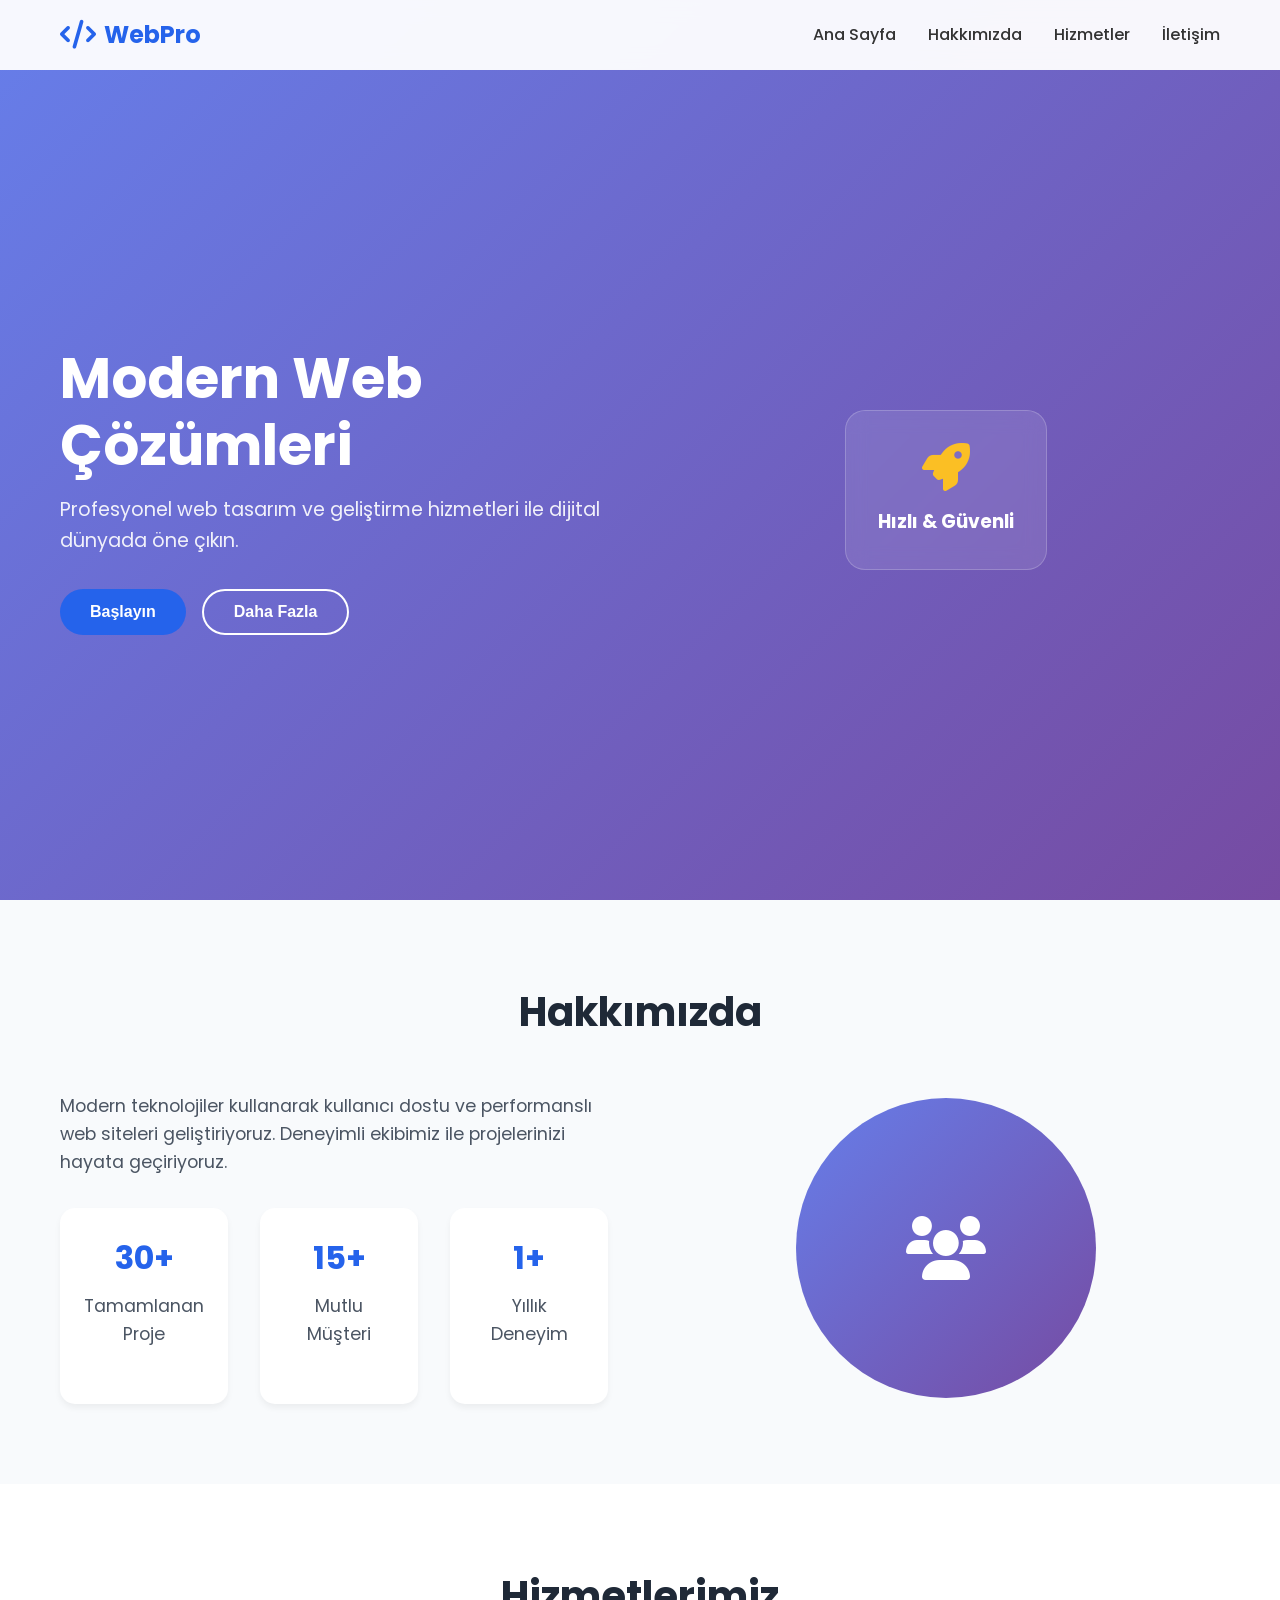
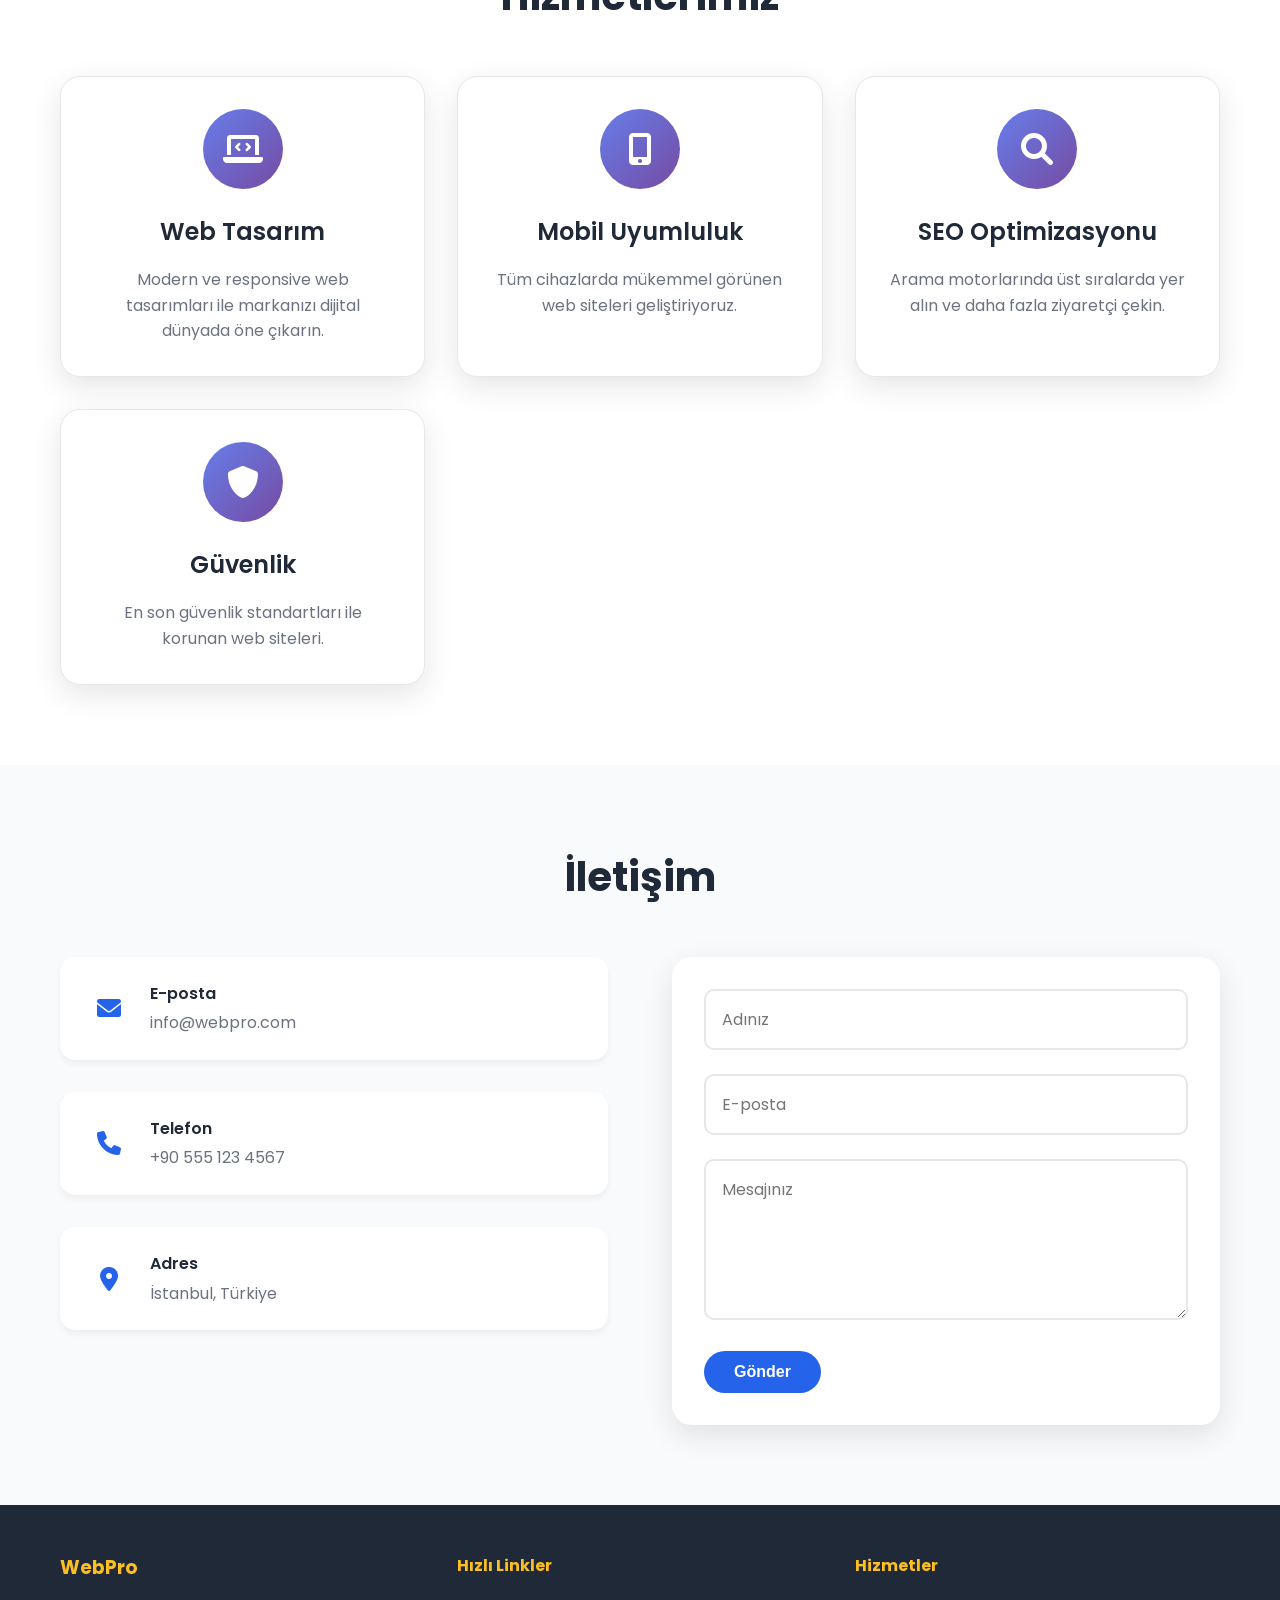
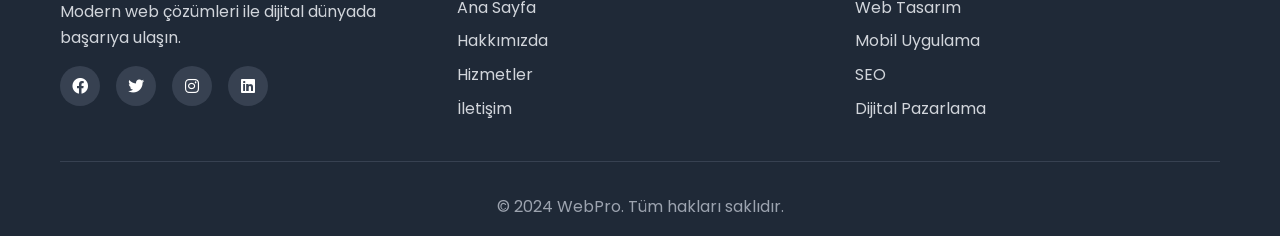
==== index.html @ 6ff738d3 "Create modern responsive web page with HTML, CSS, and JavaScript Co-authored-by: cabdixasanfrx2000 <" ====
<!DOCTYPE html>
<html lang="tr">
<head>
    <meta charset="UTF-8">
    <meta name="viewport" content="width=device-width, initial-scale=1.0">
    <title>Modern Web Sayfası</title>
    <link rel="stylesheet" href="style.css">
    <link href="https://fonts.googleapis.com/css2?family=Poppins:wght@300;400;600;700&display=swap" rel="stylesheet">
    <link rel="stylesheet" href="https://cdnjs.cloudflare.com/ajax/libs/font-awesome/6.0.0/css/all.min.css">
</head>
<body>
    <!-- Navigation -->
    <nav class="navbar">
        <div class="nav-container">
            <div class="nav-logo">
                <i class="fas fa-code"></i>
                <span>WebPro</span>
            </div>
            <ul class="nav-menu">
                <li class="nav-item">
                    <a href="#home" class="nav-link">Ana Sayfa</a>
                </li>
                <li class="nav-item">
                    <a href="#about" class="nav-link">Hakkımızda</a>
                </li>
                <li class="nav-item">
                    <a href="#services" class="nav-link">Hizmetler</a>
                </li>
                <li class="nav-item">
                    <a href="#contact" class="nav-link">İletişim</a>
                </li>
            </ul>
            <div class="hamburger">
                <span class="bar"></span>
                <span class="bar"></span>
                <span class="bar"></span>
            </div>
        </div>
    </nav>

    <!-- Hero Section -->
    <section id="home" class="hero">
        <div class="hero-container">
            <div class="hero-content">
                <h1 class="hero-title">Modern Web Çözümleri</h1>
                <p class="hero-subtitle">Profesyonel web tasarım ve geliştirme hizmetleri ile dijital dünyada öne çıkın.</p>
                <div class="hero-buttons">
                    <button class="btn btn-primary">Başlayın</button>
                    <button class="btn btn-secondary">Daha Fazla</button>
                </div>
            </div>
            <div class="hero-image">
                <div class="floating-card">
                    <i class="fas fa-rocket"></i>
                    <h3>Hızlı & Güvenli</h3>
                </div>
            </div>
        </div>
    </section>

    <!-- About Section -->
    <section id="about" class="about">
        <div class="container">
            <h2 class="section-title">Hakkımızda</h2>
            <div class="about-content">
                <div class="about-text">
                    <p>Modern teknolojiler kullanarak kullanıcı dostu ve performanslı web siteleri geliştiriyoruz. Deneyimli ekibimiz ile projelerinizi hayata geçiriyoruz.</p>
                    <div class="stats">
                        <div class="stat">
                            <h3>100+</h3>
                            <p>Tamamlanan Proje</p>
                        </div>
                        <div class="stat">
                            <h3>50+</h3>
                            <p>Mutlu Müşteri</p>
                        </div>
                        <div class="stat">
                            <h3>5+</h3>
                            <p>Yıllık Deneyim</p>
                        </div>
                    </div>
                </div>
                <div class="about-image">
                    <div class="image-placeholder">
                        <i class="fas fa-users"></i>
                    </div>
                </div>
            </div>
        </div>
    </section>

    <!-- Services Section -->
    <section id="services" class="services">
        <div class="container">
            <h2 class="section-title">Hizmetlerimiz</h2>
            <div class="services-grid">
                <div class="service-card">
                    <div class="service-icon">
                        <i class="fas fa-laptop-code"></i>
                    </div>
                    <h3>Web Tasarım</h3>
                    <p>Modern ve responsive web tasarımları ile markanızı dijital dünyada öne çıkarın.</p>
                </div>
                <div class="service-card">
                    <div class="service-icon">
                        <i class="fas fa-mobile-alt"></i>
                    </div>
                    <h3>Mobil Uyumluluk</h3>
                    <p>Tüm cihazlarda mükemmel görünen web siteleri geliştiriyoruz.</p>
                </div>
                <div class="service-card">
                    <div class="service-icon">
                        <i class="fas fa-search"></i>
                    </div>
                    <h3>SEO Optimizasyonu</h3>
                    <p>Arama motorlarında üst sıralarda yer alın ve daha fazla ziyaretçi çekin.</p>
                </div>
                <div class="service-card">
                    <div class="service-icon">
                        <i class="fas fa-shield-alt"></i>
                    </div>
                    <h3>Güvenlik</h3>
                    <p>En son güvenlik standartları ile korunan web siteleri.</p>
                </div>
            </div>
        </div>
    </section>

    <!-- Contact Section -->
    <section id="contact" class="contact">
        <div class="container">
            <h2 class="section-title">İletişim</h2>
            <div class="contact-content">
                <div class="contact-info">
                    <div class="contact-item">
                        <i class="fas fa-envelope"></i>
                        <div>
                            <h4>E-posta</h4>
                            <p>info@webpro.com</p>
                        </div>
                    </div>
                    <div class="contact-item">
                        <i class="fas fa-phone"></i>
                        <div>
                            <h4>Telefon</h4>
                            <p>+90 555 123 4567</p>
                        </div>
                    </div>
                    <div class="contact-item">
                        <i class="fas fa-map-marker-alt"></i>
                        <div>
                            <h4>Adres</h4>
                            <p>İstanbul, Türkiye</p>
                        </div>
                    </div>
                </div>
                <form class="contact-form">
                    <div class="form-group">
                        <input type="text" placeholder="Adınız" required>
                    </div>
                    <div class="form-group">
                        <input type="email" placeholder="E-posta" required>
                    </div>
                    <div class="form-group">
                        <textarea placeholder="Mesajınız" rows="5" required></textarea>
                    </div>
                    <button type="submit" class="btn btn-primary">Gönder</button>
                </form>
            </div>
        </div>
    </section>

    <!-- Footer -->
    <footer class="footer">
        <div class="container">
            <div class="footer-content">
                <div class="footer-section">
                    <h3>WebPro</h3>
                    <p>Modern web çözümleri ile dijital dünyada başarıya ulaşın.</p>
                    <div class="social-links">
                        <a href="#"><i class="fab fa-facebook"></i></a>
                        <a href="#"><i class="fab fa-twitter"></i></a>
                        <a href="#"><i class="fab fa-instagram"></i></a>
                        <a href="#"><i class="fab fa-linkedin"></i></a>
                    </div>
                </div>
                <div class="footer-section">
                    <h4>Hızlı Linkler</h4>
                    <ul>
                        <li><a href="#home">Ana Sayfa</a></li>
                        <li><a href="#about">Hakkımızda</a></li>
                        <li><a href="#services">Hizmetler</a></li>
                        <li><a href="#contact">İletişim</a></li>
                    </ul>
                </div>
                <div class="footer-section">
                    <h4>Hizmetler</h4>
                    <ul>
                        <li><a href="#">Web Tasarım</a></li>
                        <li><a href="#">Mobil Uygulama</a></li>
                        <li><a href="#">SEO</a></li>
                        <li><a href="#">Dijital Pazarlama</a></li>
                    </ul>
                </div>
            </div>
            <div class="footer-bottom">
                <p>&copy; 2024 WebPro. Tüm hakları saklıdır.</p>
            </div>
        </div>
    </footer>

    <script src="script.js"></script>
</body>
</html>
---- style.css ----
/* Reset ve Temel Stiller */
* {
    margin: 0;
    padding: 0;
    box-sizing: border-box;
}

body {
    font-family: 'Poppins', sans-serif;
    line-height: 1.6;
    color: #333;
    overflow-x: hidden;
}

.container {
    max-width: 1200px;
    margin: 0 auto;
    padding: 0 20px;
}

/* Navigation */
.navbar {
    position: fixed;
    top: 0;
    width: 100%;
    background: rgba(255, 255, 255, 0.95);
    backdrop-filter: blur(10px);
    z-index: 1000;
    padding: 1rem 0;
    transition: all 0.3s ease;
}

.nav-container {
    max-width: 1200px;
    margin: 0 auto;
    padding: 0 20px;
    display: flex;
    justify-content: space-between;
    align-items: center;
}

.nav-logo {
    display: flex;
    align-items: center;
    font-size: 1.5rem;
    font-weight: 700;
    color: #2563eb;
}

.nav-logo i {
    margin-right: 0.5rem;
    font-size: 1.8rem;
}

.nav-menu {
    display: flex;
    list-style: none;
    gap: 2rem;
}

.nav-link {
    text-decoration: none;
    color: #333;
    font-weight: 500;
    transition: color 0.3s ease;
}

.nav-link:hover {
    color: #2563eb;
}

.hamburger {
    display: none;
    flex-direction: column;
    cursor: pointer;
}

.bar {
    width: 25px;
    height: 3px;
    background: #333;
    margin: 3px 0;
    transition: 0.3s;
}

/* Hero Section */
.hero {
    min-height: 100vh;
    display: flex;
    align-items: center;
    background: linear-gradient(135deg, #667eea 0%, #764ba2 100%);
    color: white;
    padding-top: 80px;
}

.hero-container {
    max-width: 1200px;
    margin: 0 auto;
    padding: 0 20px;
    display: grid;
    grid-template-columns: 1fr 1fr;
    gap: 4rem;
    align-items: center;
}

.hero-title {
    font-size: 3.5rem;
    font-weight: 700;
    margin-bottom: 1rem;
    line-height: 1.2;
}

.hero-subtitle {
    font-size: 1.2rem;
    margin-bottom: 2rem;
    opacity: 0.9;
}

.hero-buttons {
    display: flex;
    gap: 1rem;
    flex-wrap: wrap;
}

.btn {
    padding: 12px 30px;
    border: none;
    border-radius: 50px;
    font-size: 1rem;
    font-weight: 600;
    cursor: pointer;
    transition: all 0.3s ease;
    text-decoration: none;
    display: inline-block;
}

.btn-primary {
    background: #2563eb;
    color: white;
}

.btn-primary:hover {
    background: #1d4ed8;
    transform: translateY(-2px);
    box-shadow: 0 10px 20px rgba(37, 99, 235, 0.3);
}

.btn-secondary {
    background: transparent;
    color: white;
    border: 2px solid white;
}

.btn-secondary:hover {
    background: white;
    color: #2563eb;
    transform: translateY(-2px);
}

.hero-image {
    display: flex;
    justify-content: center;
    align-items: center;
}

.floating-card {
    background: rgba(255, 255, 255, 0.1);
    backdrop-filter: blur(10px);
    padding: 2rem;
    border-radius: 20px;
    text-align: center;
    border: 1px solid rgba(255, 255, 255, 0.2);
    animation: float 6s ease-in-out infinite;
}

.floating-card i {
    font-size: 3rem;
    margin-bottom: 1rem;
    color: #fbbf24;
}

@keyframes float {
    0%, 100% { transform: translateY(0px); }
    50% { transform: translateY(-20px); }
}

/* Section Styles */
.section-title {
    text-align: center;
    font-size: 2.5rem;
    font-weight: 700;
    margin-bottom: 3rem;
    color: #1f2937;
}

/* About Section */
.about {
    padding: 5rem 0;
    background: #f8fafc;
}

.about-content {
    display: grid;
    grid-template-columns: 1fr 1fr;
    gap: 4rem;
    align-items: center;
}

.about-text p {
    font-size: 1.1rem;
    margin-bottom: 2rem;
    color: #4b5563;
}

.stats {
    display: grid;
    grid-template-columns: repeat(3, 1fr);
    gap: 2rem;
}

.stat {
    text-align: center;
    padding: 1.5rem;
    background: white;
    border-radius: 15px;
    box-shadow: 0 4px 6px rgba(0, 0, 0, 0.05);
    transition: transform 0.3s ease;
}

.stat:hover {
    transform: translateY(-5px);
}

.stat h3 {
    font-size: 2rem;
    font-weight: 700;
    color: #2563eb;
    margin-bottom: 0.5rem;
}

.about-image {
    display: flex;
    justify-content: center;
}

.image-placeholder {
    width: 300px;
    height: 300px;
    background: linear-gradient(135deg, #667eea 0%, #764ba2 100%);
    border-radius: 50%;
    display: flex;
    align-items: center;
    justify-content: center;
    color: white;
    font-size: 4rem;
}

/* Services Section */
.services {
    padding: 5rem 0;
}

.services-grid {
    display: grid;
    grid-template-columns: repeat(auto-fit, minmax(280px, 1fr));
    gap: 2rem;
}

.service-card {
    background: white;
    padding: 2rem;
    border-radius: 20px;
    text-align: center;
    box-shadow: 0 10px 30px rgba(0, 0, 0, 0.1);
    transition: all 0.3s ease;
    border: 1px solid #e5e7eb;
}

.service-card:hover {
    transform: translateY(-10px);
    box-shadow: 0 20px 40px rgba(0, 0, 0, 0.15);
}

.service-icon {
    width: 80px;
    height: 80px;
    background: linear-gradient(135deg, #667eea 0%, #764ba2 100%);
    border-radius: 50%;
    display: flex;
    align-items: center;
    justify-content: center;
    margin: 0 auto 1.5rem;
    color: white;
    font-size: 2rem;
}

.service-card h3 {
    font-size: 1.5rem;
    font-weight: 600;
    margin-bottom: 1rem;
    color: #1f2937;
}

.service-card p {
    color: #6b7280;
    line-height: 1.6;
}

/* Contact Section */
.contact {
    padding: 5rem 0;
    background: #f8fafc;
}

.contact-content {
    display: grid;
    grid-template-columns: 1fr 1fr;
    gap: 4rem;
}

.contact-info {
    display: flex;
    flex-direction: column;
    gap: 2rem;
}

.contact-item {
    display: flex;
    align-items: center;
    gap: 1rem;
    padding: 1.5rem;
    background: white;
    border-radius: 15px;
    box-shadow: 0 4px 6px rgba(0, 0, 0, 0.05);
}

.contact-item i {
    font-size: 1.5rem;
    color: #2563eb;
    width: 50px;
    text-align: center;
}

.contact-item h4 {
    font-weight: 600;
    margin-bottom: 0.25rem;
    color: #1f2937;
}

.contact-item p {
    color: #6b7280;
}

.contact-form {
    background: white;
    padding: 2rem;
    border-radius: 20px;
    box-shadow: 0 10px 30px rgba(0, 0, 0, 0.1);
}

.form-group {
    margin-bottom: 1.5rem;
}

.form-group input,
.form-group textarea {
    width: 100%;
    padding: 1rem;
    border: 2px solid #e5e7eb;
    border-radius: 10px;
    font-size: 1rem;
    transition: border-color 0.3s ease;
    font-family: inherit;
}

.form-group input:focus,
.form-group textarea:focus {
    outline: none;
    border-color: #2563eb;
}

.form-group textarea {
    resize: vertical;
    min-height: 120px;
}

/* Footer */
.footer {
    background: #1f2937;
    color: white;
    padding: 3rem 0 1rem;
}

.footer-content {
    display: grid;
    grid-template-columns: repeat(auto-fit, minmax(250px, 1fr));
    gap: 2rem;
    margin-bottom: 2rem;
}

.footer-section h3,
.footer-section h4 {
    margin-bottom: 1rem;
    color: #fbbf24;
}

.footer-section p {
    color: #d1d5db;
    margin-bottom: 1rem;
}

.footer-section ul {
    list-style: none;
}

.footer-section ul li {
    margin-bottom: 0.5rem;
}

.footer-section ul li a {
    color: #d1d5db;
    text-decoration: none;
    transition: color 0.3s ease;
}

.footer-section ul li a:hover {
    color: #fbbf24;
}

.social-links {
    display: flex;
    gap: 1rem;
}

.social-links a {
    width: 40px;
    height: 40px;
    background: #374151;
    border-radius: 50%;
    display: flex;
    align-items: center;
    justify-content: center;
    color: white;
    text-decoration: none;
    transition: all 0.3s ease;
}

.social-links a:hover {
    background: #2563eb;
    transform: translateY(-2px);
}

.footer-bottom {
    text-align: center;
    padding-top: 2rem;
    border-top: 1px solid #374151;
    color: #9ca3af;
}

/* Responsive Design */
@media (max-width: 768px) {
    .hamburger {
        display: flex;
    }

    .nav-menu {
        position: fixed;
        left: -100%;
        top: 70px;
        flex-direction: column;
        background-color: white;
        width: 100%;
        text-align: center;
        transition: 0.3s;
        box-shadow: 0 10px 27px rgba(0, 0, 0, 0.05);
        padding: 2rem 0;
    }

    .nav-menu.active {
        left: 0;
    }

    .hero-container {
        grid-template-columns: 1fr;
        text-align: center;
        gap: 2rem;
    }

    .hero-title {
        font-size: 2.5rem;
    }

    .about-content {
        grid-template-columns: 1fr;
        gap: 2rem;
    }

    .stats {
        grid-template-columns: 1fr;
    }

    .contact-content {
        grid-template-columns: 1fr;
        gap: 2rem;
    }

    .services-grid {
        grid-template-columns: 1fr;
    }

    .hero-buttons {
        justify-content: center;
    }

    .section-title {
        font-size: 2rem;
    }
}

@media (max-width: 480px) {
    .hero-title {
        font-size: 2rem;
    }

    .hero-subtitle {
        font-size: 1rem;
    }

    .btn {
        padding: 10px 20px;
        font-size: 0.9rem;
    }

    .container {
        padding: 0 15px;
    }
}

/* Smooth Scrolling */
html {
    scroll-behavior: smooth;
}

/* Loading Animation */
.loading {
    opacity: 0;
    transform: translateY(20px);
    transition: all 0.6s ease;
}

.loading.loaded {
    opacity: 1;
    transform: translateY(0);
}
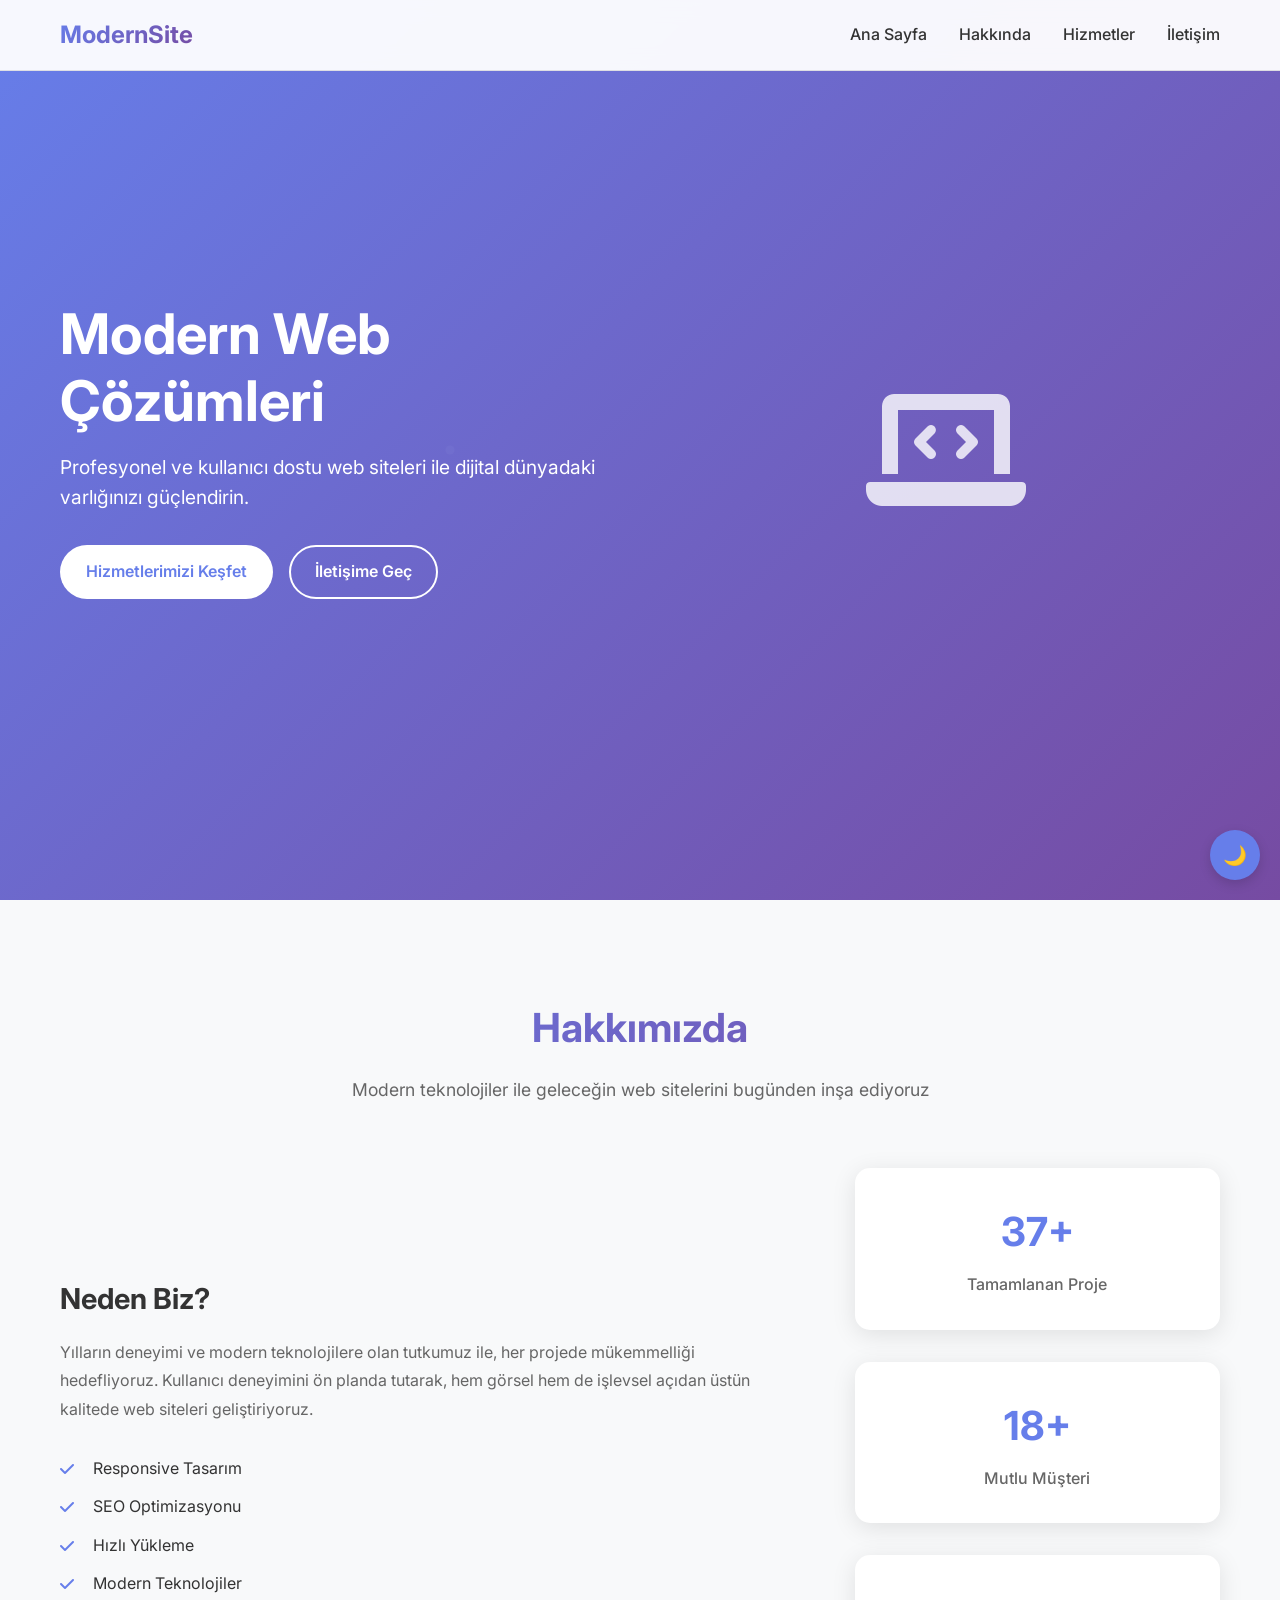
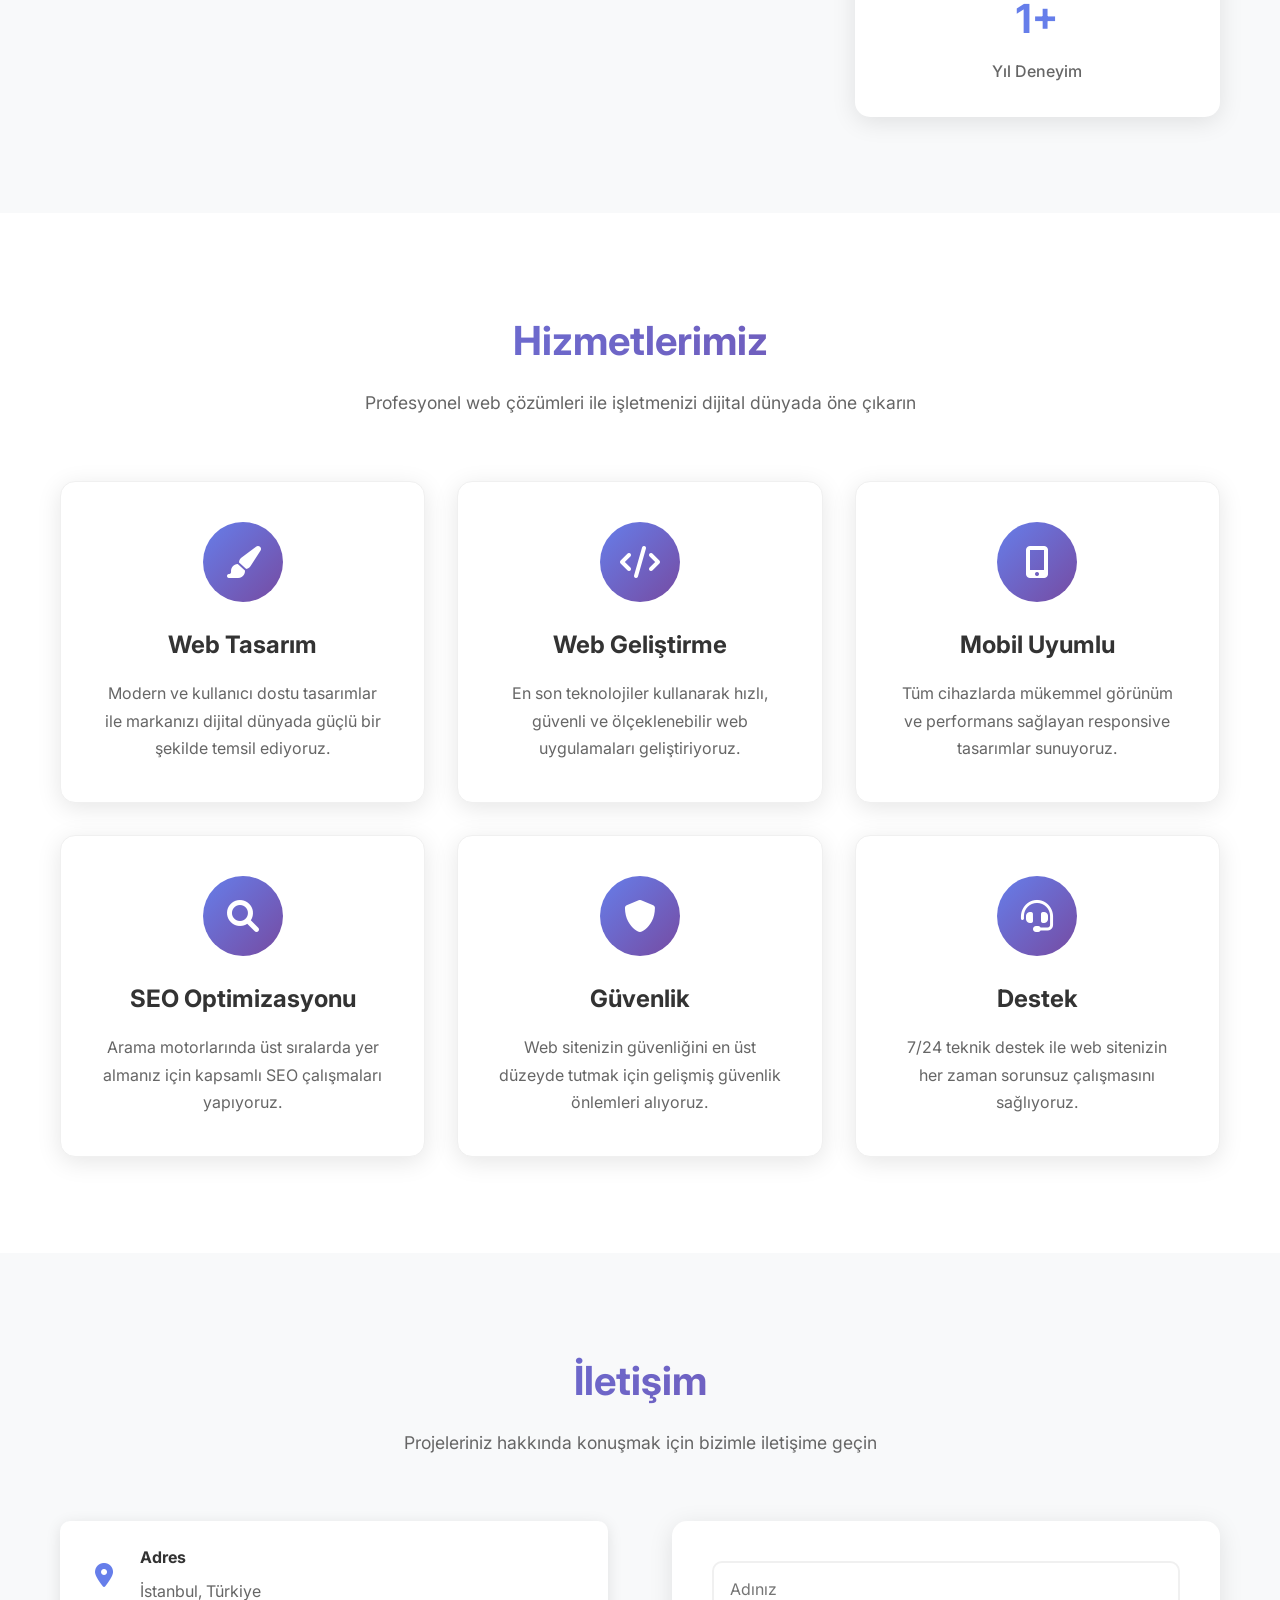
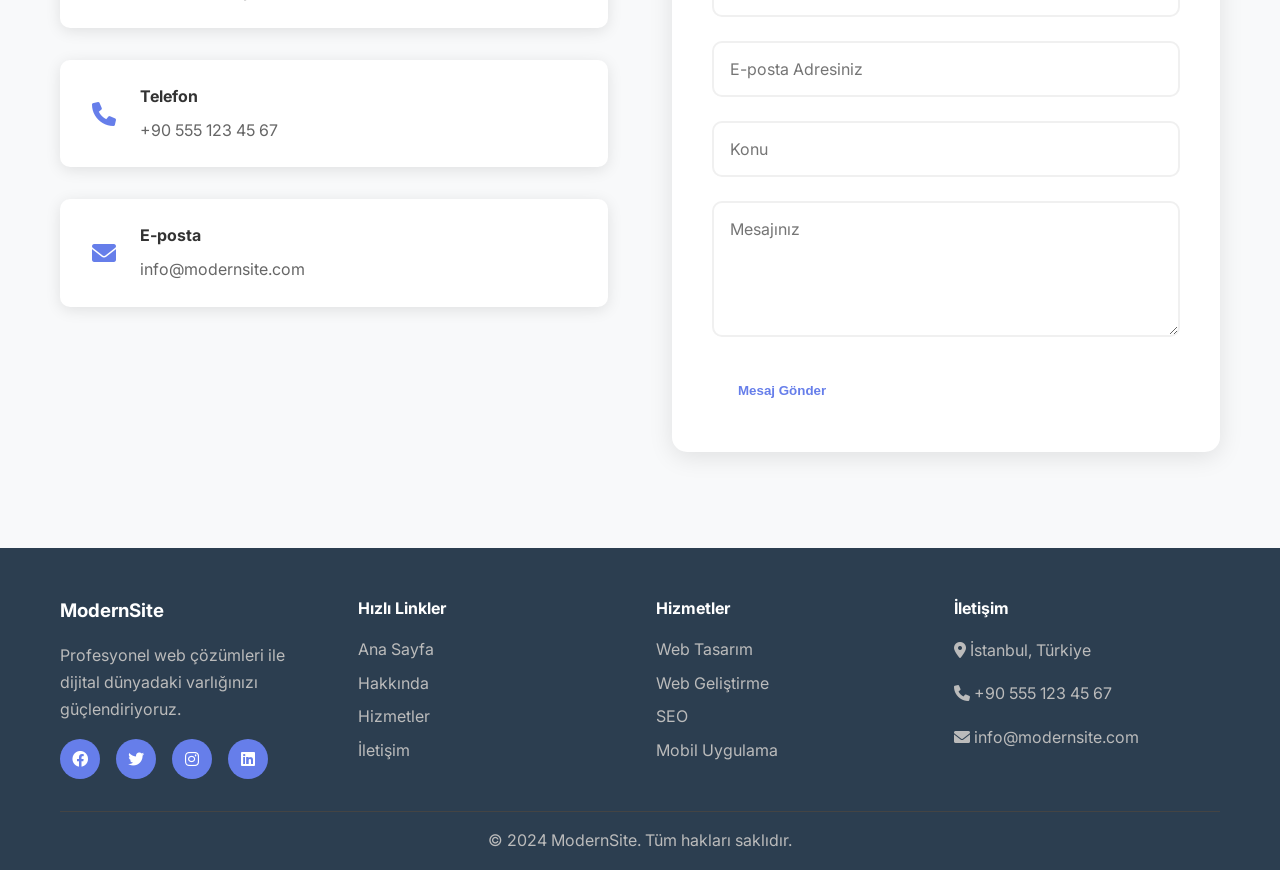
==== commit 670d6ec6: "Create modern responsive website with HTML, CSS, and JavaScript Co-authored-by: cabdixasanfrx2000 <c" ====
--- a/index.html
+++ b/index.html
@@ -3,9 +3,9 @@
 <head>
     <meta charset="UTF-8">
     <meta name="viewport" content="width=device-width, initial-scale=1.0">
-    <title>Modern Web Sayfası</title>
+    <title>Modern Web Sitesi</title>
     <link rel="stylesheet" href="style.css">
-    <link href="https://fonts.googleapis.com/css2?family=Poppins:wght@300;400;600;700&display=swap" rel="stylesheet">
+    <link href="https://fonts.googleapis.com/css2?family=Inter:wght@300;400;500;600;700&display=swap" rel="stylesheet">
     <link rel="stylesheet" href="https://cdnjs.cloudflare.com/ajax/libs/font-awesome/6.0.0/css/all.min.css">
 </head>
 <body>
@@ -13,15 +13,14 @@
     <nav class="navbar">
         <div class="nav-container">
             <div class="nav-logo">
-                <i class="fas fa-code"></i>
-                <span>WebPro</span>
+                <h2>ModernSite</h2>
             </div>
             <ul class="nav-menu">
                 <li class="nav-item">
                     <a href="#home" class="nav-link">Ana Sayfa</a>
                 </li>
                 <li class="nav-item">
-                    <a href="#about" class="nav-link">Hakkımızda</a>
+                    <a href="#about" class="nav-link">Hakkında</a>
                 </li>
                 <li class="nav-item">
                     <a href="#services" class="nav-link">Hizmetler</a>
@@ -30,7 +29,7 @@
                     <a href="#contact" class="nav-link">İletişim</a>
                 </li>
             </ul>
-            <div class="hamburger">
+            <div class="nav-toggle" id="mobile-menu">
                 <span class="bar"></span>
                 <span class="bar"></span>
                 <span class="bar"></span>
@@ -43,16 +42,17 @@
         <div class="hero-container">
             <div class="hero-content">
                 <h1 class="hero-title">Modern Web Çözümleri</h1>
-                <p class="hero-subtitle">Profesyonel web tasarım ve geliştirme hizmetleri ile dijital dünyada öne çıkın.</p>
+                <p class="hero-description">
+                    Profesyonel ve kullanıcı dostu web siteleri ile dijital dünyadaki varlığınızı güçlendirin.
+                </p>
                 <div class="hero-buttons">
-                    <button class="btn btn-primary">Başlayın</button>
-                    <button class="btn btn-secondary">Daha Fazla</button>
+                    <a href="#services" class="btn btn-primary">Hizmetlerimizi Keşfet</a>
+                    <a href="#contact" class="btn btn-secondary">İletişime Geç</a>
                 </div>
             </div>
             <div class="hero-image">
-                <div class="floating-card">
-                    <i class="fas fa-rocket"></i>
-                    <h3>Hızlı & Güvenli</h3>
+                <div class="hero-graphic">
+                    <i class="fas fa-laptop-code"></i>
                 </div>
             </div>
         </div>
@@ -61,28 +61,36 @@
     <!-- About Section -->
     <section id="about" class="about">
         <div class="container">
-            <h2 class="section-title">Hakkımızda</h2>
+            <div class="section-header">
+                <h2>Hakkımızda</h2>
+                <p>Modern teknolojiler ile geleceğin web sitelerini bugünden inşa ediyoruz</p>
+            </div>
             <div class="about-content">
                 <div class="about-text">
-                    <p>Modern teknolojiler kullanarak kullanıcı dostu ve performanslı web siteleri geliştiriyoruz. Deneyimli ekibimiz ile projelerinizi hayata geçiriyoruz.</p>
-                    <div class="stats">
-                        <div class="stat">
-                            <h3>100+</h3>
-                            <p>Tamamlanan Proje</p>
-                        </div>
-                        <div class="stat">
-                            <h3>50+</h3>
-                            <p>Mutlu Müşteri</p>
-                        </div>
-                        <div class="stat">
-                            <h3>5+</h3>
-                            <p>Yıllık Deneyim</p>
-                        </div>
-                    </div>
-                </div>
-                <div class="about-image">
-                    <div class="image-placeholder">
-                        <i class="fas fa-users"></i>
+                    <h3>Neden Biz?</h3>
+                    <p>
+                        Yılların deneyimi ve modern teknolojilere olan tutkumuz ile, her projede mükemmelliği hedefliyoruz. 
+                        Kullanıcı deneyimini ön planda tutarak, hem görsel hem de işlevsel açıdan üstün kalitede web siteleri geliştiriyoruz.
+                    </p>
+                    <ul class="features-list">
+                        <li><i class="fas fa-check"></i> Responsive Tasarım</li>
+                        <li><i class="fas fa-check"></i> SEO Optimizasyonu</li>
+                        <li><i class="fas fa-check"></i> Hızlı Yükleme</li>
+                        <li><i class="fas fa-check"></i> Modern Teknolojiler</li>
+                    </ul>
+                </div>
+                <div class="about-stats">
+                    <div class="stat-item">
+                        <h3>100+</h3>
+                        <p>Tamamlanan Proje</p>
+                    </div>
+                    <div class="stat-item">
+                        <h3>50+</h3>
+                        <p>Mutlu Müşteri</p>
+                    </div>
+                    <div class="stat-item">
+                        <h3>5</h3>
+                        <p>Yıl Deneyim</p>
                     </div>
                 </div>
             </div>
@@ -92,35 +100,52 @@
     <!-- Services Section -->
     <section id="services" class="services">
         <div class="container">
-            <h2 class="section-title">Hizmetlerimiz</h2>
+            <div class="section-header">
+                <h2>Hizmetlerimiz</h2>
+                <p>Profesyonel web çözümleri ile işletmenizi dijital dünyada öne çıkarın</p>
+            </div>
             <div class="services-grid">
                 <div class="service-card">
                     <div class="service-icon">
-                        <i class="fas fa-laptop-code"></i>
+                        <i class="fas fa-paint-brush"></i>
                     </div>
                     <h3>Web Tasarım</h3>
-                    <p>Modern ve responsive web tasarımları ile markanızı dijital dünyada öne çıkarın.</p>
+                    <p>Modern ve kullanıcı dostu tasarımlar ile markanızı dijital dünyada güçlü bir şekilde temsil ediyoruz.</p>
+                </div>
+                <div class="service-card">
+                    <div class="service-icon">
+                        <i class="fas fa-code"></i>
+                    </div>
+                    <h3>Web Geliştirme</h3>
+                    <p>En son teknolojiler kullanarak hızlı, güvenli ve ölçeklenebilir web uygulamaları geliştiriyoruz.</p>
                 </div>
                 <div class="service-card">
                     <div class="service-icon">
                         <i class="fas fa-mobile-alt"></i>
                     </div>
-                    <h3>Mobil Uyumluluk</h3>
-                    <p>Tüm cihazlarda mükemmel görünen web siteleri geliştiriyoruz.</p>
+                    <h3>Mobil Uyumlu</h3>
+                    <p>Tüm cihazlarda mükemmel görünüm ve performans sağlayan responsive tasarımlar sunuyoruz.</p>
                 </div>
                 <div class="service-card">
                     <div class="service-icon">
                         <i class="fas fa-search"></i>
                     </div>
                     <h3>SEO Optimizasyonu</h3>
-                    <p>Arama motorlarında üst sıralarda yer alın ve daha fazla ziyaretçi çekin.</p>
+                    <p>Arama motorlarında üst sıralarda yer almanız için kapsamlı SEO çalışmaları yapıyoruz.</p>
                 </div>
                 <div class="service-card">
                     <div class="service-icon">
                         <i class="fas fa-shield-alt"></i>
                     </div>
                     <h3>Güvenlik</h3>
-                    <p>En son güvenlik standartları ile korunan web siteleri.</p>
+                    <p>Web sitenizin güvenliğini en üst düzeyde tutmak için gelişmiş güvenlik önlemleri alıyoruz.</p>
+                </div>
+                <div class="service-card">
+                    <div class="service-icon">
+                        <i class="fas fa-headset"></i>
+                    </div>
+                    <h3>Destek</h3>
+                    <p>7/24 teknik destek ile web sitenizin her zaman sorunsuz çalışmasını sağlıyoruz.</p>
                 </div>
             </div>
         </div>
@@ -129,23 +154,12 @@
     <!-- Contact Section -->
     <section id="contact" class="contact">
         <div class="container">
-            <h2 class="section-title">İletişim</h2>
+            <div class="section-header">
+                <h2>İletişim</h2>
+                <p>Projeleriniz hakkında konuşmak için bizimle iletişime geçin</p>
+            </div>
             <div class="contact-content">
                 <div class="contact-info">
-                    <div class="contact-item">
-                        <i class="fas fa-envelope"></i>
-                        <div>
-                            <h4>E-posta</h4>
-                            <p>info@webpro.com</p>
-                        </div>
-                    </div>
-                    <div class="contact-item">
-                        <i class="fas fa-phone"></i>
-                        <div>
-                            <h4>Telefon</h4>
-                            <p>+90 555 123 4567</p>
-                        </div>
-                    </div>
                     <div class="contact-item">
                         <i class="fas fa-map-marker-alt"></i>
                         <div>
@@ -153,18 +167,35 @@
                             <p>İstanbul, Türkiye</p>
                         </div>
                     </div>
+                    <div class="contact-item">
+                        <i class="fas fa-phone"></i>
+                        <div>
+                            <h4>Telefon</h4>
+                            <p>+90 555 123 45 67</p>
+                        </div>
+                    </div>
+                    <div class="contact-item">
+                        <i class="fas fa-envelope"></i>
+                        <div>
+                            <h4>E-posta</h4>
+                            <p>info@modernsite.com</p>
+                        </div>
+                    </div>
                 </div>
                 <form class="contact-form">
                     <div class="form-group">
-                        <input type="text" placeholder="Adınız" required>
-                    </div>
-                    <div class="form-group">
-                        <input type="email" placeholder="E-posta" required>
-                    </div>
-                    <div class="form-group">
-                        <textarea placeholder="Mesajınız" rows="5" required></textarea>
-                    </div>
-                    <button type="submit" class="btn btn-primary">Gönder</button>
+                        <input type="text" id="name" name="name" placeholder="Adınız" required>
+                    </div>
+                    <div class="form-group">
+                        <input type="email" id="email" name="email" placeholder="E-posta Adresiniz" required>
+                    </div>
+                    <div class="form-group">
+                        <input type="text" id="subject" name="subject" placeholder="Konu" required>
+                    </div>
+                    <div class="form-group">
+                        <textarea id="message" name="message" rows="5" placeholder="Mesajınız" required></textarea>
+                    </div>
+                    <button type="submit" class="btn btn-primary">Mesaj Gönder</button>
                 </form>
             </div>
         </div>
@@ -175,8 +206,8 @@
         <div class="container">
             <div class="footer-content">
                 <div class="footer-section">
-                    <h3>WebPro</h3>
-                    <p>Modern web çözümleri ile dijital dünyada başarıya ulaşın.</p>
+                    <h3>ModernSite</h3>
+                    <p>Profesyonel web çözümleri ile dijital dünyadaki varlığınızı güçlendiriyoruz.</p>
                     <div class="social-links">
                         <a href="#"><i class="fab fa-facebook"></i></a>
                         <a href="#"><i class="fab fa-twitter"></i></a>
@@ -188,7 +219,7 @@
                     <h4>Hızlı Linkler</h4>
                     <ul>
                         <li><a href="#home">Ana Sayfa</a></li>
-                        <li><a href="#about">Hakkımızda</a></li>
+                        <li><a href="#about">Hakkında</a></li>
                         <li><a href="#services">Hizmetler</a></li>
                         <li><a href="#contact">İletişim</a></li>
                     </ul>
@@ -197,14 +228,20 @@
                     <h4>Hizmetler</h4>
                     <ul>
                         <li><a href="#">Web Tasarım</a></li>
+                        <li><a href="#">Web Geliştirme</a></li>
+                        <li><a href="#">SEO</a></li>
                         <li><a href="#">Mobil Uygulama</a></li>
-                        <li><a href="#">SEO</a></li>
-                        <li><a href="#">Dijital Pazarlama</a></li>
                     </ul>
                 </div>
+                <div class="footer-section">
+                    <h4>İletişim</h4>
+                    <p><i class="fas fa-map-marker-alt"></i> İstanbul, Türkiye</p>
+                    <p><i class="fas fa-phone"></i> +90 555 123 45 67</p>
+                    <p><i class="fas fa-envelope"></i> info@modernsite.com</p>
+                </div>
             </div>
             <div class="footer-bottom">
-                <p>&copy; 2024 WebPro. Tüm hakları saklıdır.</p>
+                <p>&copy; 2024 ModernSite. Tüm hakları saklıdır.</p>
             </div>
         </div>
     </footer>
--- a/style.css
+++ b/style.css
@@ -1,4 +1,4 @@
-/* Reset ve Temel Stiller */
+/* Reset and Base Styles */
 * {
     margin: 0;
     padding: 0;
@@ -6,7 +6,7 @@
 }
 
 body {
-    font-family: 'Poppins', sans-serif;
+    font-family: 'Inter', sans-serif;
     line-height: 1.6;
     color: #333;
     overflow-x: hidden;
@@ -25,8 +25,8 @@
     width: 100%;
     background: rgba(255, 255, 255, 0.95);
     backdrop-filter: blur(10px);
+    border-bottom: 1px solid rgba(0, 0, 0, 0.1);
     z-index: 1000;
-    padding: 1rem 0;
     transition: all 0.3s ease;
 }
 
@@ -37,19 +37,15 @@
     display: flex;
     justify-content: space-between;
     align-items: center;
-}
-
-.nav-logo {
-    display: flex;
-    align-items: center;
-    font-size: 1.5rem;
+    height: 70px;
+}
+
+.nav-logo h2 {
+    background: linear-gradient(135deg, #667eea 0%, #764ba2 100%);
+    -webkit-background-clip: text;
+    -webkit-text-fill-color: transparent;
+    background-clip: text;
     font-weight: 700;
-    color: #2563eb;
-}
-
-.nav-logo i {
-    margin-right: 0.5rem;
-    font-size: 1.8rem;
 }
 
 .nav-menu {
@@ -62,14 +58,26 @@
     text-decoration: none;
     color: #333;
     font-weight: 500;
-    transition: color 0.3s ease;
-}
-
-.nav-link:hover {
-    color: #2563eb;
-}
-
-.hamburger {
+    transition: all 0.3s ease;
+    position: relative;
+}
+
+.nav-link::after {
+    content: '';
+    position: absolute;
+    bottom: -5px;
+    left: 0;
+    width: 0;
+    height: 2px;
+    background: linear-gradient(135deg, #667eea 0%, #764ba2 100%);
+    transition: width 0.3s ease;
+}
+
+.nav-link:hover::after {
+    width: 100%;
+}
+
+.nav-toggle {
     display: none;
     flex-direction: column;
     cursor: pointer;
@@ -86,11 +94,23 @@
 /* Hero Section */
 .hero {
     min-height: 100vh;
-    display: flex;
-    align-items: center;
     background: linear-gradient(135deg, #667eea 0%, #764ba2 100%);
+    display: flex;
+    align-items: center;
     color: white;
-    padding-top: 80px;
+    position: relative;
+    overflow: hidden;
+}
+
+.hero::before {
+    content: '';
+    position: absolute;
+    top: 0;
+    left: 0;
+    right: 0;
+    bottom: 0;
+    background: url('data:image/svg+xml,<svg xmlns="http://www.w3.org/2000/svg" viewBox="0 0 100 100"><defs><pattern id="grain" width="100" height="100" patternUnits="userSpaceOnUse"><circle cx="50" cy="50" r="0.5" fill="white" fill-opacity="0.1"/></pattern></defs><rect width="100" height="100" fill="url(%23grain)"/></svg>');
+    opacity: 0.3;
 }
 
 .hero-container {
@@ -101,6 +121,8 @@
     grid-template-columns: 1fr 1fr;
     gap: 4rem;
     align-items: center;
+    position: relative;
+    z-index: 2;
 }
 
 .hero-title {
@@ -108,41 +130,40 @@
     font-weight: 700;
     margin-bottom: 1rem;
     line-height: 1.2;
-}
-
-.hero-subtitle {
+    animation: fadeInUp 1s ease;
+}
+
+.hero-description {
     font-size: 1.2rem;
     margin-bottom: 2rem;
     opacity: 0.9;
+    animation: fadeInUp 1s ease 0.2s both;
 }
 
 .hero-buttons {
     display: flex;
     gap: 1rem;
-    flex-wrap: wrap;
+    animation: fadeInUp 1s ease 0.4s both;
 }
 
 .btn {
-    padding: 12px 30px;
-    border: none;
+    padding: 12px 24px;
     border-radius: 50px;
-    font-size: 1rem;
+    text-decoration: none;
     font-weight: 600;
-    cursor: pointer;
     transition: all 0.3s ease;
-    text-decoration: none;
     display: inline-block;
+    border: 2px solid transparent;
 }
 
 .btn-primary {
-    background: #2563eb;
-    color: white;
+    background: white;
+    color: #667eea;
 }
 
 .btn-primary:hover {
-    background: #1d4ed8;
     transform: translateY(-2px);
-    box-shadow: 0 10px 20px rgba(37, 99, 235, 0.3);
+    box-shadow: 0 10px 25px rgba(0, 0, 0, 0.2);
 }
 
 .btn-secondary {
@@ -153,163 +174,171 @@
 
 .btn-secondary:hover {
     background: white;
-    color: #2563eb;
+    color: #667eea;
     transform: translateY(-2px);
 }
 
-.hero-image {
-    display: flex;
-    justify-content: center;
-    align-items: center;
-}
-
-.floating-card {
-    background: rgba(255, 255, 255, 0.1);
-    backdrop-filter: blur(10px);
-    padding: 2rem;
-    border-radius: 20px;
+.hero-graphic {
     text-align: center;
-    border: 1px solid rgba(255, 255, 255, 0.2);
-    animation: float 6s ease-in-out infinite;
-}
-
-.floating-card i {
-    font-size: 3rem;
-    margin-bottom: 1rem;
-    color: #fbbf24;
-}
-
-@keyframes float {
-    0%, 100% { transform: translateY(0px); }
-    50% { transform: translateY(-20px); }
-}
-
-/* Section Styles */
-.section-title {
+    animation: float 3s ease-in-out infinite;
+}
+
+.hero-graphic i {
+    font-size: 8rem;
+    opacity: 0.8;
+}
+
+/* Section Headers */
+.section-header {
     text-align: center;
+    margin-bottom: 4rem;
+}
+
+.section-header h2 {
     font-size: 2.5rem;
     font-weight: 700;
-    margin-bottom: 3rem;
-    color: #1f2937;
+    margin-bottom: 1rem;
+    background: linear-gradient(135deg, #667eea 0%, #764ba2 100%);
+    -webkit-background-clip: text;
+    -webkit-text-fill-color: transparent;
+    background-clip: text;
+}
+
+.section-header p {
+    font-size: 1.1rem;
+    color: #666;
+    max-width: 600px;
+    margin: 0 auto;
 }
 
 /* About Section */
 .about {
-    padding: 5rem 0;
-    background: #f8fafc;
+    padding: 6rem 0;
+    background: #f8f9fa;
 }
 
 .about-content {
     display: grid;
-    grid-template-columns: 1fr 1fr;
+    grid-template-columns: 2fr 1fr;
     gap: 4rem;
     align-items: center;
 }
 
+.about-text h3 {
+    font-size: 1.8rem;
+    margin-bottom: 1rem;
+    color: #333;
+}
+
 .about-text p {
-    font-size: 1.1rem;
     margin-bottom: 2rem;
-    color: #4b5563;
-}
-
-.stats {
+    color: #666;
+    line-height: 1.8;
+}
+
+.features-list {
+    list-style: none;
+}
+
+.features-list li {
+    margin-bottom: 0.8rem;
+    display: flex;
+    align-items: center;
+    gap: 0.8rem;
+}
+
+.features-list i {
+    color: #667eea;
+    width: 20px;
+}
+
+.about-stats {
     display: grid;
-    grid-template-columns: repeat(3, 1fr);
     gap: 2rem;
 }
 
-.stat {
+.stat-item {
     text-align: center;
-    padding: 1.5rem;
+    padding: 2rem;
     background: white;
     border-radius: 15px;
-    box-shadow: 0 4px 6px rgba(0, 0, 0, 0.05);
+    box-shadow: 0 5px 25px rgba(0, 0, 0, 0.1);
     transition: transform 0.3s ease;
 }
 
-.stat:hover {
+.stat-item:hover {
     transform: translateY(-5px);
 }
 
-.stat h3 {
-    font-size: 2rem;
+.stat-item h3 {
+    font-size: 2.5rem;
     font-weight: 700;
-    color: #2563eb;
+    color: #667eea;
     margin-bottom: 0.5rem;
 }
 
-.about-image {
-    display: flex;
-    justify-content: center;
-}
-
-.image-placeholder {
-    width: 300px;
-    height: 300px;
-    background: linear-gradient(135deg, #667eea 0%, #764ba2 100%);
-    border-radius: 50%;
-    display: flex;
-    align-items: center;
-    justify-content: center;
-    color: white;
-    font-size: 4rem;
+.stat-item p {
+    color: #666;
+    font-weight: 500;
 }
 
 /* Services Section */
 .services {
-    padding: 5rem 0;
+    padding: 6rem 0;
 }
 
 .services-grid {
     display: grid;
-    grid-template-columns: repeat(auto-fit, minmax(280px, 1fr));
+    grid-template-columns: repeat(auto-fit, minmax(300px, 1fr));
     gap: 2rem;
 }
 
 .service-card {
     background: white;
-    padding: 2rem;
-    border-radius: 20px;
+    padding: 2.5rem;
+    border-radius: 15px;
+    box-shadow: 0 5px 25px rgba(0, 0, 0, 0.1);
     text-align: center;
-    box-shadow: 0 10px 30px rgba(0, 0, 0, 0.1);
     transition: all 0.3s ease;
-    border: 1px solid #e5e7eb;
+    border: 1px solid #f0f0f0;
 }
 
 .service-card:hover {
     transform: translateY(-10px);
-    box-shadow: 0 20px 40px rgba(0, 0, 0, 0.15);
+    box-shadow: 0 15px 35px rgba(0, 0, 0, 0.15);
 }
 
 .service-icon {
     width: 80px;
     height: 80px;
+    margin: 0 auto 1.5rem;
     background: linear-gradient(135deg, #667eea 0%, #764ba2 100%);
     border-radius: 50%;
     display: flex;
     align-items: center;
     justify-content: center;
-    margin: 0 auto 1.5rem;
+}
+
+.service-icon i {
+    font-size: 2rem;
     color: white;
-    font-size: 2rem;
 }
 
 .service-card h3 {
     font-size: 1.5rem;
-    font-weight: 600;
     margin-bottom: 1rem;
-    color: #1f2937;
+    color: #333;
 }
 
 .service-card p {
-    color: #6b7280;
-    line-height: 1.6;
+    color: #666;
+    line-height: 1.7;
 }
 
 /* Contact Section */
 .contact {
-    padding: 5rem 0;
-    background: #f8fafc;
+    padding: 6rem 0;
+    background: #f8f9fa;
 }
 
 .contact-content {
@@ -330,32 +359,31 @@
     gap: 1rem;
     padding: 1.5rem;
     background: white;
-    border-radius: 15px;
-    box-shadow: 0 4px 6px rgba(0, 0, 0, 0.05);
+    border-radius: 10px;
+    box-shadow: 0 3px 15px rgba(0, 0, 0, 0.1);
 }
 
 .contact-item i {
     font-size: 1.5rem;
-    color: #2563eb;
-    width: 50px;
+    color: #667eea;
+    width: 40px;
     text-align: center;
 }
 
 .contact-item h4 {
-    font-weight: 600;
-    margin-bottom: 0.25rem;
-    color: #1f2937;
+    margin-bottom: 0.5rem;
+    color: #333;
 }
 
 .contact-item p {
-    color: #6b7280;
+    color: #666;
 }
 
 .contact-form {
     background: white;
-    padding: 2rem;
-    border-radius: 20px;
-    box-shadow: 0 10px 30px rgba(0, 0, 0, 0.1);
+    padding: 2.5rem;
+    border-radius: 15px;
+    box-shadow: 0 5px 25px rgba(0, 0, 0, 0.1);
 }
 
 .form-group {
@@ -366,7 +394,7 @@
 .form-group textarea {
     width: 100%;
     padding: 1rem;
-    border: 2px solid #e5e7eb;
+    border: 2px solid #f0f0f0;
     border-radius: 10px;
     font-size: 1rem;
     transition: border-color 0.3s ease;
@@ -376,17 +404,16 @@
 .form-group input:focus,
 .form-group textarea:focus {
     outline: none;
-    border-color: #2563eb;
+    border-color: #667eea;
 }
 
 .form-group textarea {
     resize: vertical;
-    min-height: 120px;
 }
 
 /* Footer */
 .footer {
-    background: #1f2937;
+    background: #2c3e50;
     color: white;
     padding: 3rem 0 1rem;
 }
@@ -401,11 +428,12 @@
 .footer-section h3,
 .footer-section h4 {
     margin-bottom: 1rem;
-    color: #fbbf24;
+    color: white;
 }
 
 .footer-section p {
-    color: #d1d5db;
+    color: #bbb;
+    line-height: 1.7;
     margin-bottom: 1rem;
 }
 
@@ -418,57 +446,75 @@
 }
 
 .footer-section ul li a {
-    color: #d1d5db;
+    color: #bbb;
     text-decoration: none;
     transition: color 0.3s ease;
 }
 
 .footer-section ul li a:hover {
-    color: #fbbf24;
+    color: white;
 }
 
 .social-links {
     display: flex;
     gap: 1rem;
+    margin-top: 1rem;
 }
 
 .social-links a {
     width: 40px;
     height: 40px;
-    background: #374151;
+    background: #667eea;
     border-radius: 50%;
     display: flex;
     align-items: center;
     justify-content: center;
     color: white;
     text-decoration: none;
-    transition: all 0.3s ease;
+    transition: transform 0.3s ease;
 }
 
 .social-links a:hover {
-    background: #2563eb;
-    transform: translateY(-2px);
+    transform: translateY(-3px);
 }
 
 .footer-bottom {
+    border-top: 1px solid #444;
+    padding-top: 1rem;
     text-align: center;
-    padding-top: 2rem;
-    border-top: 1px solid #374151;
-    color: #9ca3af;
+    color: #bbb;
+}
+
+/* Animations */
+@keyframes fadeInUp {
+    from {
+        opacity: 0;
+        transform: translateY(30px);
+    }
+    to {
+        opacity: 1;
+        transform: translateY(0);
+    }
+}
+
+@keyframes float {
+    0%, 100% {
+        transform: translateY(0px);
+    }
+    50% {
+        transform: translateY(-20px);
+    }
 }
 
 /* Responsive Design */
 @media (max-width: 768px) {
-    .hamburger {
-        display: flex;
-    }
-
     .nav-menu {
         position: fixed;
         left: -100%;
         top: 70px;
         flex-direction: column;
-        background-color: white;
+        background-color: rgba(255, 255, 255, 0.95);
+        backdrop-filter: blur(10px);
         width: 100%;
         text-align: center;
         transition: 0.3s;
@@ -480,6 +526,22 @@
         left: 0;
     }
 
+    .nav-toggle {
+        display: flex;
+    }
+
+    .nav-toggle.active .bar:nth-child(2) {
+        opacity: 0;
+    }
+
+    .nav-toggle.active .bar:nth-child(1) {
+        transform: translateY(8px) rotate(45deg);
+    }
+
+    .nav-toggle.active .bar:nth-child(3) {
+        transform: translateY(-8px) rotate(-45deg);
+    }
+
     .hero-container {
         grid-template-columns: 1fr;
         text-align: center;
@@ -490,15 +552,16 @@
         font-size: 2.5rem;
     }
 
+    .hero-buttons {
+        justify-content: center;
+        flex-wrap: wrap;
+    }
+
     .about-content {
         grid-template-columns: 1fr;
         gap: 2rem;
     }
 
-    .stats {
-        grid-template-columns: 1fr;
-    }
-
     .contact-content {
         grid-template-columns: 1fr;
         gap: 2rem;
@@ -508,11 +571,16 @@
         grid-template-columns: 1fr;
     }
 
-    .hero-buttons {
+    .footer-content {
+        grid-template-columns: 1fr;
+        text-align: center;
+    }
+
+    .social-links {
         justify-content: center;
     }
 
-    .section-title {
+    .section-header h2 {
         font-size: 2rem;
     }
 }
@@ -522,33 +590,40 @@
         font-size: 2rem;
     }
 
-    .hero-subtitle {
-        font-size: 1rem;
-    }
-
     .btn {
         padding: 10px 20px;
         font-size: 0.9rem;
     }
 
-    .container {
-        padding: 0 15px;
-    }
-}
-
-/* Smooth Scrolling */
+    .service-card,
+    .contact-form {
+        padding: 1.5rem;
+    }
+
+    .stat-item {
+        padding: 1.5rem;
+    }
+}
+
+/* Smooth scrolling */
 html {
     scroll-behavior: smooth;
 }
 
-/* Loading Animation */
-.loading {
-    opacity: 0;
-    transform: translateY(20px);
-    transition: all 0.6s ease;
-}
-
-.loading.loaded {
-    opacity: 1;
-    transform: translateY(0);
+/* Custom scrollbar */
+::-webkit-scrollbar {
+    width: 8px;
+}
+
+::-webkit-scrollbar-track {
+    background: #f1f1f1;
+}
+
+::-webkit-scrollbar-thumb {
+    background: linear-gradient(135deg, #667eea 0%, #764ba2 100%);
+    border-radius: 4px;
+}
+
+::-webkit-scrollbar-thumb:hover {
+    background: linear-gradient(135deg, #5a6fd8 0%, #6a4190 100%);
 }
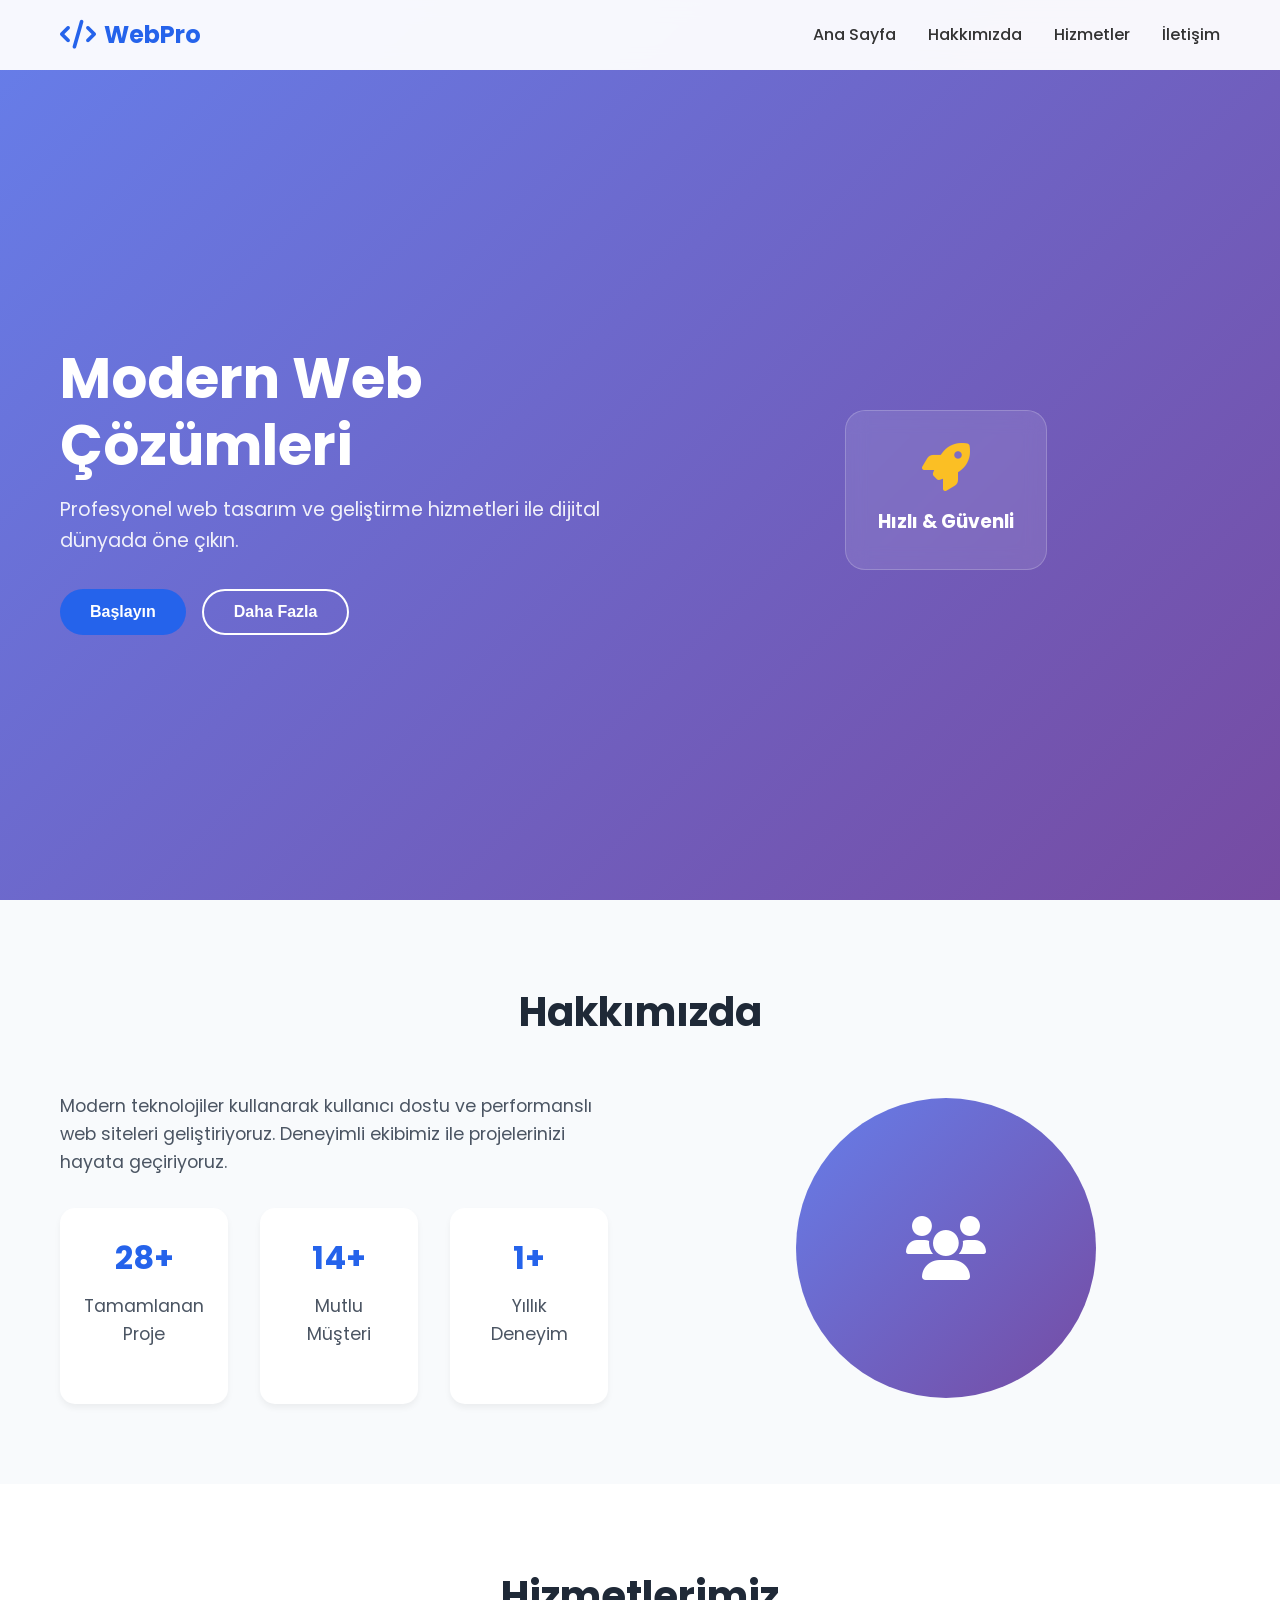
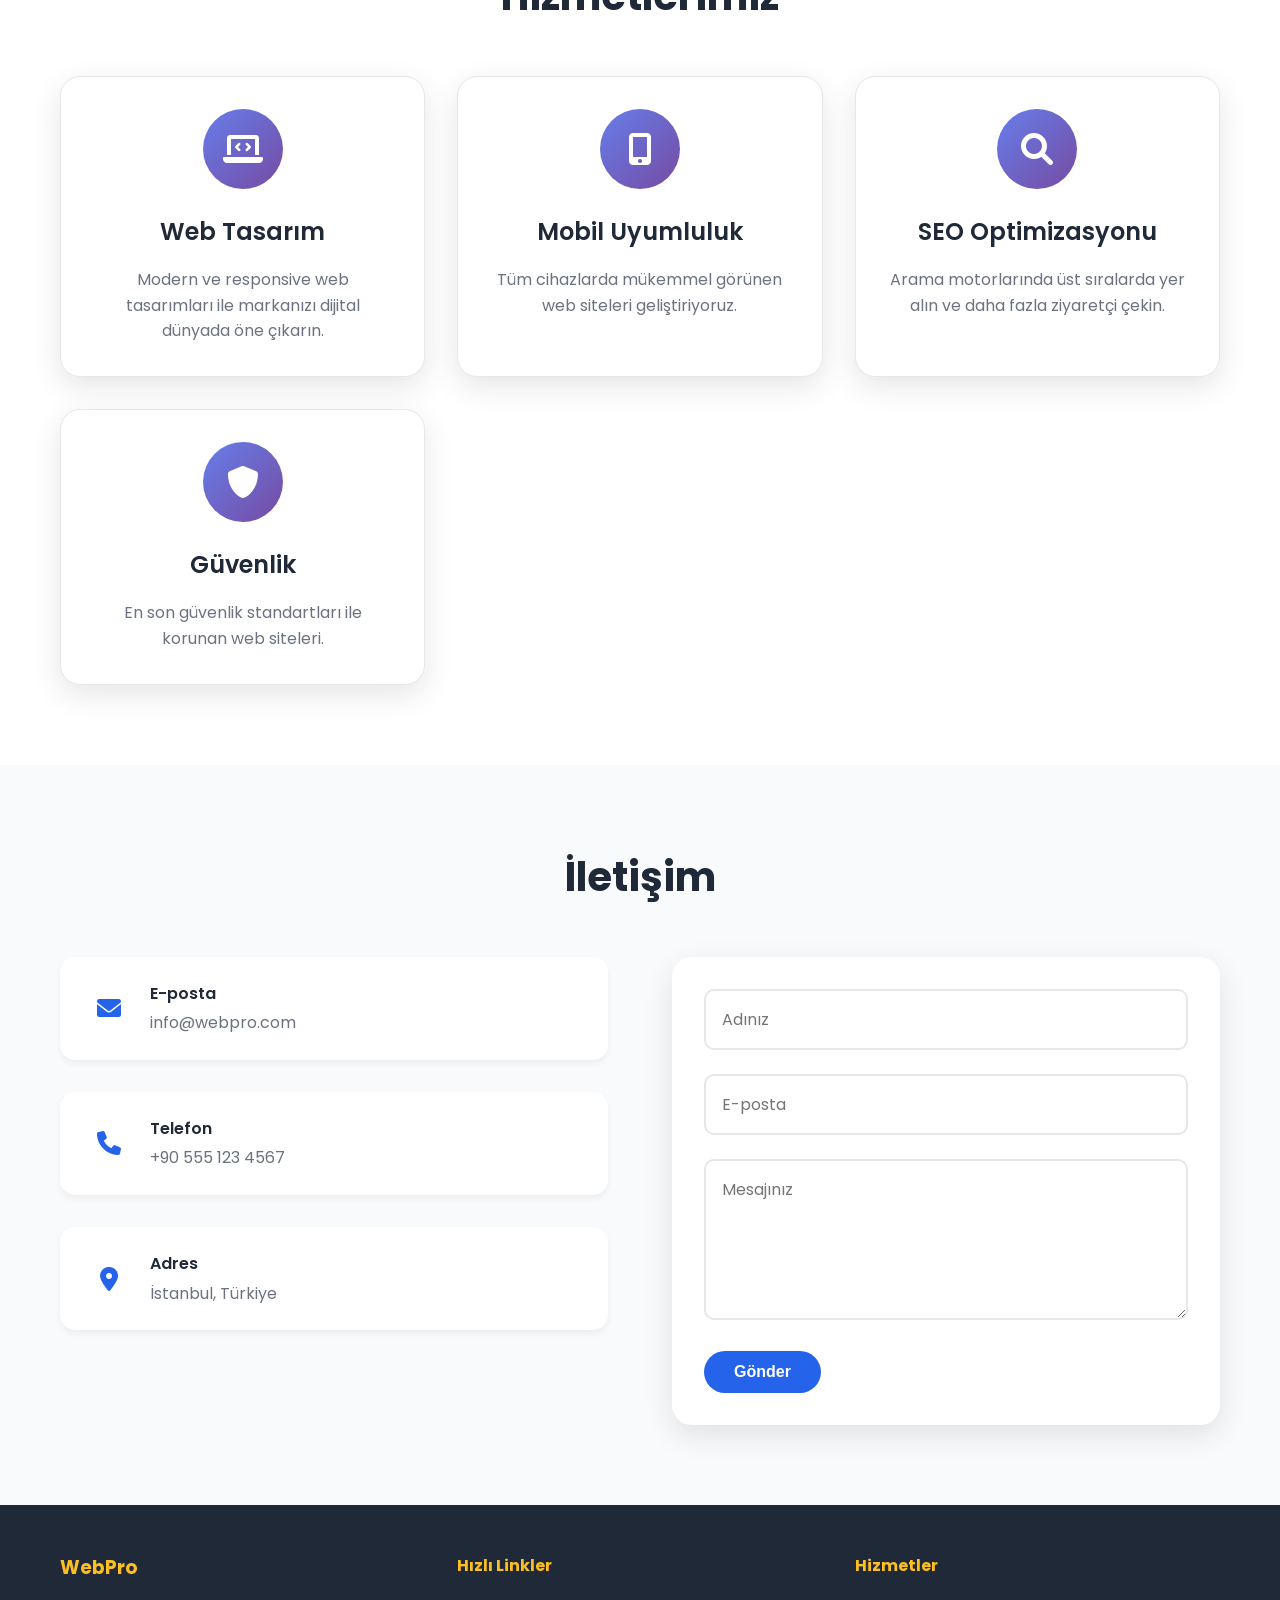
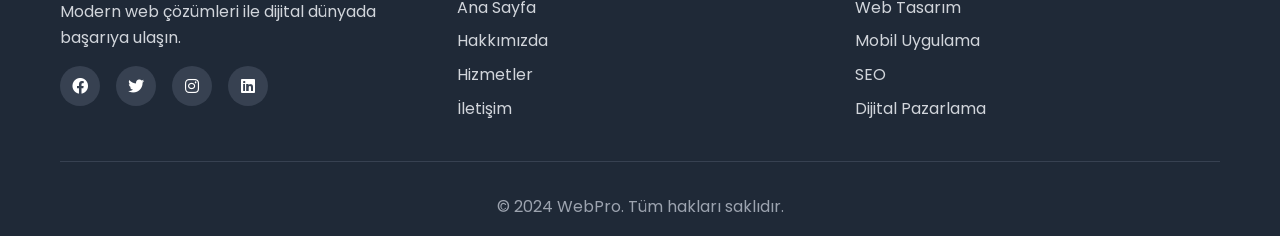
==== commit f7f26e62: "Merge 6ff738d3efe81b5cc1e48f8bddfeac22e0f1712e into 56129926e55cf0acbff4386b1f707eb7f7c8fd22" ====
--- a/index.html
+++ b/index.html
@@ -3,9 +3,9 @@
 <head>
     <meta charset="UTF-8">
     <meta name="viewport" content="width=device-width, initial-scale=1.0">
-    <title>Modern Web Sitesi</title>
+    <title>Modern Web Sayfası</title>
     <link rel="stylesheet" href="style.css">
-    <link href="https://fonts.googleapis.com/css2?family=Inter:wght@300;400;500;600;700&display=swap" rel="stylesheet">
+    <link href="https://fonts.googleapis.com/css2?family=Poppins:wght@300;400;600;700&display=swap" rel="stylesheet">
     <link rel="stylesheet" href="https://cdnjs.cloudflare.com/ajax/libs/font-awesome/6.0.0/css/all.min.css">
 </head>
 <body>
@@ -13,14 +13,15 @@
     <nav class="navbar">
         <div class="nav-container">
             <div class="nav-logo">
-                <h2>ModernSite</h2>
+                <i class="fas fa-code"></i>
+                <span>WebPro</span>
             </div>
             <ul class="nav-menu">
                 <li class="nav-item">
                     <a href="#home" class="nav-link">Ana Sayfa</a>
                 </li>
                 <li class="nav-item">
-                    <a href="#about" class="nav-link">Hakkında</a>
+                    <a href="#about" class="nav-link">Hakkımızda</a>
                 </li>
                 <li class="nav-item">
                     <a href="#services" class="nav-link">Hizmetler</a>
@@ -29,7 +30,7 @@
                     <a href="#contact" class="nav-link">İletişim</a>
                 </li>
             </ul>
-            <div class="nav-toggle" id="mobile-menu">
+            <div class="hamburger">
                 <span class="bar"></span>
                 <span class="bar"></span>
                 <span class="bar"></span>
@@ -42,17 +43,16 @@
         <div class="hero-container">
             <div class="hero-content">
                 <h1 class="hero-title">Modern Web Çözümleri</h1>
-                <p class="hero-description">
-                    Profesyonel ve kullanıcı dostu web siteleri ile dijital dünyadaki varlığınızı güçlendirin.
-                </p>
+                <p class="hero-subtitle">Profesyonel web tasarım ve geliştirme hizmetleri ile dijital dünyada öne çıkın.</p>
                 <div class="hero-buttons">
-                    <a href="#services" class="btn btn-primary">Hizmetlerimizi Keşfet</a>
-                    <a href="#contact" class="btn btn-secondary">İletişime Geç</a>
+                    <button class="btn btn-primary">Başlayın</button>
+                    <button class="btn btn-secondary">Daha Fazla</button>
                 </div>
             </div>
             <div class="hero-image">
-                <div class="hero-graphic">
-                    <i class="fas fa-laptop-code"></i>
+                <div class="floating-card">
+                    <i class="fas fa-rocket"></i>
+                    <h3>Hızlı & Güvenli</h3>
                 </div>
             </div>
         </div>
@@ -61,36 +61,28 @@
     <!-- About Section -->
     <section id="about" class="about">
         <div class="container">
-            <div class="section-header">
-                <h2>Hakkımızda</h2>
-                <p>Modern teknolojiler ile geleceğin web sitelerini bugünden inşa ediyoruz</p>
-            </div>
+            <h2 class="section-title">Hakkımızda</h2>
             <div class="about-content">
                 <div class="about-text">
-                    <h3>Neden Biz?</h3>
-                    <p>
-                        Yılların deneyimi ve modern teknolojilere olan tutkumuz ile, her projede mükemmelliği hedefliyoruz. 
-                        Kullanıcı deneyimini ön planda tutarak, hem görsel hem de işlevsel açıdan üstün kalitede web siteleri geliştiriyoruz.
-                    </p>
-                    <ul class="features-list">
-                        <li><i class="fas fa-check"></i> Responsive Tasarım</li>
-                        <li><i class="fas fa-check"></i> SEO Optimizasyonu</li>
-                        <li><i class="fas fa-check"></i> Hızlı Yükleme</li>
-                        <li><i class="fas fa-check"></i> Modern Teknolojiler</li>
-                    </ul>
-                </div>
-                <div class="about-stats">
-                    <div class="stat-item">
-                        <h3>100+</h3>
-                        <p>Tamamlanan Proje</p>
-                    </div>
-                    <div class="stat-item">
-                        <h3>50+</h3>
-                        <p>Mutlu Müşteri</p>
-                    </div>
-                    <div class="stat-item">
-                        <h3>5</h3>
-                        <p>Yıl Deneyim</p>
+                    <p>Modern teknolojiler kullanarak kullanıcı dostu ve performanslı web siteleri geliştiriyoruz. Deneyimli ekibimiz ile projelerinizi hayata geçiriyoruz.</p>
+                    <div class="stats">
+                        <div class="stat">
+                            <h3>100+</h3>
+                            <p>Tamamlanan Proje</p>
+                        </div>
+                        <div class="stat">
+                            <h3>50+</h3>
+                            <p>Mutlu Müşteri</p>
+                        </div>
+                        <div class="stat">
+                            <h3>5+</h3>
+                            <p>Yıllık Deneyim</p>
+                        </div>
+                    </div>
+                </div>
+                <div class="about-image">
+                    <div class="image-placeholder">
+                        <i class="fas fa-users"></i>
                     </div>
                 </div>
             </div>
@@ -100,52 +92,35 @@
     <!-- Services Section -->
     <section id="services" class="services">
         <div class="container">
-            <div class="section-header">
-                <h2>Hizmetlerimiz</h2>
-                <p>Profesyonel web çözümleri ile işletmenizi dijital dünyada öne çıkarın</p>
-            </div>
+            <h2 class="section-title">Hizmetlerimiz</h2>
             <div class="services-grid">
                 <div class="service-card">
                     <div class="service-icon">
-                        <i class="fas fa-paint-brush"></i>
+                        <i class="fas fa-laptop-code"></i>
                     </div>
                     <h3>Web Tasarım</h3>
-                    <p>Modern ve kullanıcı dostu tasarımlar ile markanızı dijital dünyada güçlü bir şekilde temsil ediyoruz.</p>
-                </div>
-                <div class="service-card">
-                    <div class="service-icon">
-                        <i class="fas fa-code"></i>
-                    </div>
-                    <h3>Web Geliştirme</h3>
-                    <p>En son teknolojiler kullanarak hızlı, güvenli ve ölçeklenebilir web uygulamaları geliştiriyoruz.</p>
+                    <p>Modern ve responsive web tasarımları ile markanızı dijital dünyada öne çıkarın.</p>
                 </div>
                 <div class="service-card">
                     <div class="service-icon">
                         <i class="fas fa-mobile-alt"></i>
                     </div>
-                    <h3>Mobil Uyumlu</h3>
-                    <p>Tüm cihazlarda mükemmel görünüm ve performans sağlayan responsive tasarımlar sunuyoruz.</p>
+                    <h3>Mobil Uyumluluk</h3>
+                    <p>Tüm cihazlarda mükemmel görünen web siteleri geliştiriyoruz.</p>
                 </div>
                 <div class="service-card">
                     <div class="service-icon">
                         <i class="fas fa-search"></i>
                     </div>
                     <h3>SEO Optimizasyonu</h3>
-                    <p>Arama motorlarında üst sıralarda yer almanız için kapsamlı SEO çalışmaları yapıyoruz.</p>
+                    <p>Arama motorlarında üst sıralarda yer alın ve daha fazla ziyaretçi çekin.</p>
                 </div>
                 <div class="service-card">
                     <div class="service-icon">
                         <i class="fas fa-shield-alt"></i>
                     </div>
                     <h3>Güvenlik</h3>
-                    <p>Web sitenizin güvenliğini en üst düzeyde tutmak için gelişmiş güvenlik önlemleri alıyoruz.</p>
-                </div>
-                <div class="service-card">
-                    <div class="service-icon">
-                        <i class="fas fa-headset"></i>
-                    </div>
-                    <h3>Destek</h3>
-                    <p>7/24 teknik destek ile web sitenizin her zaman sorunsuz çalışmasını sağlıyoruz.</p>
+                    <p>En son güvenlik standartları ile korunan web siteleri.</p>
                 </div>
             </div>
         </div>
@@ -154,12 +129,23 @@
     <!-- Contact Section -->
     <section id="contact" class="contact">
         <div class="container">
-            <div class="section-header">
-                <h2>İletişim</h2>
-                <p>Projeleriniz hakkında konuşmak için bizimle iletişime geçin</p>
-            </div>
+            <h2 class="section-title">İletişim</h2>
             <div class="contact-content">
                 <div class="contact-info">
+                    <div class="contact-item">
+                        <i class="fas fa-envelope"></i>
+                        <div>
+                            <h4>E-posta</h4>
+                            <p>info@webpro.com</p>
+                        </div>
+                    </div>
+                    <div class="contact-item">
+                        <i class="fas fa-phone"></i>
+                        <div>
+                            <h4>Telefon</h4>
+                            <p>+90 555 123 4567</p>
+                        </div>
+                    </div>
                     <div class="contact-item">
                         <i class="fas fa-map-marker-alt"></i>
                         <div>
@@ -167,35 +153,18 @@
                             <p>İstanbul, Türkiye</p>
                         </div>
                     </div>
-                    <div class="contact-item">
-                        <i class="fas fa-phone"></i>
-                        <div>
-                            <h4>Telefon</h4>
-                            <p>+90 555 123 45 67</p>
-                        </div>
-                    </div>
-                    <div class="contact-item">
-                        <i class="fas fa-envelope"></i>
-                        <div>
-                            <h4>E-posta</h4>
-                            <p>info@modernsite.com</p>
-                        </div>
-                    </div>
                 </div>
                 <form class="contact-form">
                     <div class="form-group">
-                        <input type="text" id="name" name="name" placeholder="Adınız" required>
+                        <input type="text" placeholder="Adınız" required>
                     </div>
                     <div class="form-group">
-                        <input type="email" id="email" name="email" placeholder="E-posta Adresiniz" required>
+                        <input type="email" placeholder="E-posta" required>
                     </div>
                     <div class="form-group">
-                        <input type="text" id="subject" name="subject" placeholder="Konu" required>
-                    </div>
-                    <div class="form-group">
-                        <textarea id="message" name="message" rows="5" placeholder="Mesajınız" required></textarea>
-                    </div>
-                    <button type="submit" class="btn btn-primary">Mesaj Gönder</button>
+                        <textarea placeholder="Mesajınız" rows="5" required></textarea>
+                    </div>
+                    <button type="submit" class="btn btn-primary">Gönder</button>
                 </form>
             </div>
         </div>
@@ -206,8 +175,8 @@
         <div class="container">
             <div class="footer-content">
                 <div class="footer-section">
-                    <h3>ModernSite</h3>
-                    <p>Profesyonel web çözümleri ile dijital dünyadaki varlığınızı güçlendiriyoruz.</p>
+                    <h3>WebPro</h3>
+                    <p>Modern web çözümleri ile dijital dünyada başarıya ulaşın.</p>
                     <div class="social-links">
                         <a href="#"><i class="fab fa-facebook"></i></a>
                         <a href="#"><i class="fab fa-twitter"></i></a>
@@ -219,7 +188,7 @@
                     <h4>Hızlı Linkler</h4>
                     <ul>
                         <li><a href="#home">Ana Sayfa</a></li>
-                        <li><a href="#about">Hakkında</a></li>
+                        <li><a href="#about">Hakkımızda</a></li>
                         <li><a href="#services">Hizmetler</a></li>
                         <li><a href="#contact">İletişim</a></li>
                     </ul>
@@ -228,20 +197,14 @@
                     <h4>Hizmetler</h4>
                     <ul>
                         <li><a href="#">Web Tasarım</a></li>
-                        <li><a href="#">Web Geliştirme</a></li>
+                        <li><a href="#">Mobil Uygulama</a></li>
                         <li><a href="#">SEO</a></li>
-                        <li><a href="#">Mobil Uygulama</a></li>
+                        <li><a href="#">Dijital Pazarlama</a></li>
                     </ul>
                 </div>
-                <div class="footer-section">
-                    <h4>İletişim</h4>
-                    <p><i class="fas fa-map-marker-alt"></i> İstanbul, Türkiye</p>
-                    <p><i class="fas fa-phone"></i> +90 555 123 45 67</p>
-                    <p><i class="fas fa-envelope"></i> info@modernsite.com</p>
-                </div>
             </div>
             <div class="footer-bottom">
-                <p>&copy; 2024 ModernSite. Tüm hakları saklıdır.</p>
+                <p>&copy; 2024 WebPro. Tüm hakları saklıdır.</p>
             </div>
         </div>
     </footer>
--- a/style.css
+++ b/style.css
@@ -1,4 +1,4 @@
-/* Reset and Base Styles */
+/* Reset ve Temel Stiller */
 * {
     margin: 0;
     padding: 0;
@@ -6,7 +6,7 @@
 }
 
 body {
-    font-family: 'Inter', sans-serif;
+    font-family: 'Poppins', sans-serif;
     line-height: 1.6;
     color: #333;
     overflow-x: hidden;
@@ -25,8 +25,8 @@
     width: 100%;
     background: rgba(255, 255, 255, 0.95);
     backdrop-filter: blur(10px);
-    border-bottom: 1px solid rgba(0, 0, 0, 0.1);
     z-index: 1000;
+    padding: 1rem 0;
     transition: all 0.3s ease;
 }
 
@@ -37,15 +37,19 @@
     display: flex;
     justify-content: space-between;
     align-items: center;
-    height: 70px;
-}
-
-.nav-logo h2 {
-    background: linear-gradient(135deg, #667eea 0%, #764ba2 100%);
-    -webkit-background-clip: text;
-    -webkit-text-fill-color: transparent;
-    background-clip: text;
+}
+
+.nav-logo {
+    display: flex;
+    align-items: center;
+    font-size: 1.5rem;
     font-weight: 700;
+    color: #2563eb;
+}
+
+.nav-logo i {
+    margin-right: 0.5rem;
+    font-size: 1.8rem;
 }
 
 .nav-menu {
@@ -58,26 +62,14 @@
     text-decoration: none;
     color: #333;
     font-weight: 500;
-    transition: all 0.3s ease;
-    position: relative;
-}
-
-.nav-link::after {
-    content: '';
-    position: absolute;
-    bottom: -5px;
-    left: 0;
-    width: 0;
-    height: 2px;
-    background: linear-gradient(135deg, #667eea 0%, #764ba2 100%);
-    transition: width 0.3s ease;
-}
-
-.nav-link:hover::after {
-    width: 100%;
-}
-
-.nav-toggle {
+    transition: color 0.3s ease;
+}
+
+.nav-link:hover {
+    color: #2563eb;
+}
+
+.hamburger {
     display: none;
     flex-direction: column;
     cursor: pointer;
@@ -94,23 +86,11 @@
 /* Hero Section */
 .hero {
     min-height: 100vh;
+    display: flex;
+    align-items: center;
     background: linear-gradient(135deg, #667eea 0%, #764ba2 100%);
-    display: flex;
-    align-items: center;
-    color: white;
-    position: relative;
-    overflow: hidden;
-}
-
-.hero::before {
-    content: '';
-    position: absolute;
-    top: 0;
-    left: 0;
-    right: 0;
-    bottom: 0;
-    background: url('data:image/svg+xml,<svg xmlns="http://www.w3.org/2000/svg" viewBox="0 0 100 100"><defs><pattern id="grain" width="100" height="100" patternUnits="userSpaceOnUse"><circle cx="50" cy="50" r="0.5" fill="white" fill-opacity="0.1"/></pattern></defs><rect width="100" height="100" fill="url(%23grain)"/></svg>');
-    opacity: 0.3;
+    color: white;
+    padding-top: 80px;
 }
 
 .hero-container {
@@ -121,8 +101,6 @@
     grid-template-columns: 1fr 1fr;
     gap: 4rem;
     align-items: center;
-    position: relative;
-    z-index: 2;
 }
 
 .hero-title {
@@ -130,40 +108,41 @@
     font-weight: 700;
     margin-bottom: 1rem;
     line-height: 1.2;
-    animation: fadeInUp 1s ease;
-}
-
-.hero-description {
+}
+
+.hero-subtitle {
     font-size: 1.2rem;
     margin-bottom: 2rem;
     opacity: 0.9;
-    animation: fadeInUp 1s ease 0.2s both;
 }
 
 .hero-buttons {
     display: flex;
     gap: 1rem;
-    animation: fadeInUp 1s ease 0.4s both;
+    flex-wrap: wrap;
 }
 
 .btn {
-    padding: 12px 24px;
+    padding: 12px 30px;
+    border: none;
     border-radius: 50px;
+    font-size: 1rem;
+    font-weight: 600;
+    cursor: pointer;
+    transition: all 0.3s ease;
     text-decoration: none;
-    font-weight: 600;
-    transition: all 0.3s ease;
     display: inline-block;
-    border: 2px solid transparent;
 }
 
 .btn-primary {
-    background: white;
-    color: #667eea;
+    background: #2563eb;
+    color: white;
 }
 
 .btn-primary:hover {
+    background: #1d4ed8;
     transform: translateY(-2px);
-    box-shadow: 0 10px 25px rgba(0, 0, 0, 0.2);
+    box-shadow: 0 10px 20px rgba(37, 99, 235, 0.3);
 }
 
 .btn-secondary {
@@ -174,171 +153,163 @@
 
 .btn-secondary:hover {
     background: white;
-    color: #667eea;
+    color: #2563eb;
     transform: translateY(-2px);
 }
 
-.hero-graphic {
+.hero-image {
+    display: flex;
+    justify-content: center;
+    align-items: center;
+}
+
+.floating-card {
+    background: rgba(255, 255, 255, 0.1);
+    backdrop-filter: blur(10px);
+    padding: 2rem;
+    border-radius: 20px;
     text-align: center;
-    animation: float 3s ease-in-out infinite;
-}
-
-.hero-graphic i {
-    font-size: 8rem;
-    opacity: 0.8;
-}
-
-/* Section Headers */
-.section-header {
+    border: 1px solid rgba(255, 255, 255, 0.2);
+    animation: float 6s ease-in-out infinite;
+}
+
+.floating-card i {
+    font-size: 3rem;
+    margin-bottom: 1rem;
+    color: #fbbf24;
+}
+
+@keyframes float {
+    0%, 100% { transform: translateY(0px); }
+    50% { transform: translateY(-20px); }
+}
+
+/* Section Styles */
+.section-title {
     text-align: center;
-    margin-bottom: 4rem;
-}
-
-.section-header h2 {
     font-size: 2.5rem;
     font-weight: 700;
-    margin-bottom: 1rem;
-    background: linear-gradient(135deg, #667eea 0%, #764ba2 100%);
-    -webkit-background-clip: text;
-    -webkit-text-fill-color: transparent;
-    background-clip: text;
-}
-
-.section-header p {
-    font-size: 1.1rem;
-    color: #666;
-    max-width: 600px;
-    margin: 0 auto;
+    margin-bottom: 3rem;
+    color: #1f2937;
 }
 
 /* About Section */
 .about {
-    padding: 6rem 0;
-    background: #f8f9fa;
+    padding: 5rem 0;
+    background: #f8fafc;
 }
 
 .about-content {
     display: grid;
-    grid-template-columns: 2fr 1fr;
+    grid-template-columns: 1fr 1fr;
     gap: 4rem;
     align-items: center;
 }
 
-.about-text h3 {
-    font-size: 1.8rem;
-    margin-bottom: 1rem;
-    color: #333;
-}
-
 .about-text p {
+    font-size: 1.1rem;
     margin-bottom: 2rem;
-    color: #666;
-    line-height: 1.8;
-}
-
-.features-list {
-    list-style: none;
-}
-
-.features-list li {
-    margin-bottom: 0.8rem;
-    display: flex;
-    align-items: center;
-    gap: 0.8rem;
-}
-
-.features-list i {
-    color: #667eea;
-    width: 20px;
-}
-
-.about-stats {
+    color: #4b5563;
+}
+
+.stats {
     display: grid;
+    grid-template-columns: repeat(3, 1fr);
     gap: 2rem;
 }
 
-.stat-item {
+.stat {
     text-align: center;
-    padding: 2rem;
+    padding: 1.5rem;
     background: white;
     border-radius: 15px;
-    box-shadow: 0 5px 25px rgba(0, 0, 0, 0.1);
+    box-shadow: 0 4px 6px rgba(0, 0, 0, 0.05);
     transition: transform 0.3s ease;
 }
 
-.stat-item:hover {
+.stat:hover {
     transform: translateY(-5px);
 }
 
-.stat-item h3 {
-    font-size: 2.5rem;
+.stat h3 {
+    font-size: 2rem;
     font-weight: 700;
-    color: #667eea;
+    color: #2563eb;
     margin-bottom: 0.5rem;
 }
 
-.stat-item p {
-    color: #666;
-    font-weight: 500;
+.about-image {
+    display: flex;
+    justify-content: center;
+}
+
+.image-placeholder {
+    width: 300px;
+    height: 300px;
+    background: linear-gradient(135deg, #667eea 0%, #764ba2 100%);
+    border-radius: 50%;
+    display: flex;
+    align-items: center;
+    justify-content: center;
+    color: white;
+    font-size: 4rem;
 }
 
 /* Services Section */
 .services {
-    padding: 6rem 0;
+    padding: 5rem 0;
 }
 
 .services-grid {
     display: grid;
-    grid-template-columns: repeat(auto-fit, minmax(300px, 1fr));
+    grid-template-columns: repeat(auto-fit, minmax(280px, 1fr));
     gap: 2rem;
 }
 
 .service-card {
     background: white;
-    padding: 2.5rem;
-    border-radius: 15px;
-    box-shadow: 0 5px 25px rgba(0, 0, 0, 0.1);
+    padding: 2rem;
+    border-radius: 20px;
     text-align: center;
+    box-shadow: 0 10px 30px rgba(0, 0, 0, 0.1);
     transition: all 0.3s ease;
-    border: 1px solid #f0f0f0;
+    border: 1px solid #e5e7eb;
 }
 
 .service-card:hover {
     transform: translateY(-10px);
-    box-shadow: 0 15px 35px rgba(0, 0, 0, 0.15);
+    box-shadow: 0 20px 40px rgba(0, 0, 0, 0.15);
 }
 
 .service-icon {
     width: 80px;
     height: 80px;
-    margin: 0 auto 1.5rem;
     background: linear-gradient(135deg, #667eea 0%, #764ba2 100%);
     border-radius: 50%;
     display: flex;
     align-items: center;
     justify-content: center;
-}
-
-.service-icon i {
+    margin: 0 auto 1.5rem;
+    color: white;
     font-size: 2rem;
-    color: white;
 }
 
 .service-card h3 {
     font-size: 1.5rem;
+    font-weight: 600;
     margin-bottom: 1rem;
-    color: #333;
+    color: #1f2937;
 }
 
 .service-card p {
-    color: #666;
-    line-height: 1.7;
+    color: #6b7280;
+    line-height: 1.6;
 }
 
 /* Contact Section */
 .contact {
-    padding: 6rem 0;
-    background: #f8f9fa;
+    padding: 5rem 0;
+    background: #f8fafc;
 }
 
 .contact-content {
@@ -359,31 +330,32 @@
     gap: 1rem;
     padding: 1.5rem;
     background: white;
-    border-radius: 10px;
-    box-shadow: 0 3px 15px rgba(0, 0, 0, 0.1);
+    border-radius: 15px;
+    box-shadow: 0 4px 6px rgba(0, 0, 0, 0.05);
 }
 
 .contact-item i {
     font-size: 1.5rem;
-    color: #667eea;
-    width: 40px;
+    color: #2563eb;
+    width: 50px;
     text-align: center;
 }
 
 .contact-item h4 {
-    margin-bottom: 0.5rem;
-    color: #333;
+    font-weight: 600;
+    margin-bottom: 0.25rem;
+    color: #1f2937;
 }
 
 .contact-item p {
-    color: #666;
+    color: #6b7280;
 }
 
 .contact-form {
     background: white;
-    padding: 2.5rem;
-    border-radius: 15px;
-    box-shadow: 0 5px 25px rgba(0, 0, 0, 0.1);
+    padding: 2rem;
+    border-radius: 20px;
+    box-shadow: 0 10px 30px rgba(0, 0, 0, 0.1);
 }
 
 .form-group {
@@ -394,7 +366,7 @@
 .form-group textarea {
     width: 100%;
     padding: 1rem;
-    border: 2px solid #f0f0f0;
+    border: 2px solid #e5e7eb;
     border-radius: 10px;
     font-size: 1rem;
     transition: border-color 0.3s ease;
@@ -404,16 +376,17 @@
 .form-group input:focus,
 .form-group textarea:focus {
     outline: none;
-    border-color: #667eea;
+    border-color: #2563eb;
 }
 
 .form-group textarea {
     resize: vertical;
+    min-height: 120px;
 }
 
 /* Footer */
 .footer {
-    background: #2c3e50;
+    background: #1f2937;
     color: white;
     padding: 3rem 0 1rem;
 }
@@ -428,12 +401,11 @@
 .footer-section h3,
 .footer-section h4 {
     margin-bottom: 1rem;
-    color: white;
+    color: #fbbf24;
 }
 
 .footer-section p {
-    color: #bbb;
-    line-height: 1.7;
+    color: #d1d5db;
     margin-bottom: 1rem;
 }
 
@@ -446,75 +418,57 @@
 }
 
 .footer-section ul li a {
-    color: #bbb;
+    color: #d1d5db;
     text-decoration: none;
     transition: color 0.3s ease;
 }
 
 .footer-section ul li a:hover {
-    color: white;
+    color: #fbbf24;
 }
 
 .social-links {
     display: flex;
     gap: 1rem;
-    margin-top: 1rem;
 }
 
 .social-links a {
     width: 40px;
     height: 40px;
-    background: #667eea;
+    background: #374151;
     border-radius: 50%;
     display: flex;
     align-items: center;
     justify-content: center;
     color: white;
     text-decoration: none;
-    transition: transform 0.3s ease;
+    transition: all 0.3s ease;
 }
 
 .social-links a:hover {
-    transform: translateY(-3px);
+    background: #2563eb;
+    transform: translateY(-2px);
 }
 
 .footer-bottom {
-    border-top: 1px solid #444;
-    padding-top: 1rem;
     text-align: center;
-    color: #bbb;
-}
-
-/* Animations */
-@keyframes fadeInUp {
-    from {
-        opacity: 0;
-        transform: translateY(30px);
-    }
-    to {
-        opacity: 1;
-        transform: translateY(0);
-    }
-}
-
-@keyframes float {
-    0%, 100% {
-        transform: translateY(0px);
-    }
-    50% {
-        transform: translateY(-20px);
-    }
+    padding-top: 2rem;
+    border-top: 1px solid #374151;
+    color: #9ca3af;
 }
 
 /* Responsive Design */
 @media (max-width: 768px) {
+    .hamburger {
+        display: flex;
+    }
+
     .nav-menu {
         position: fixed;
         left: -100%;
         top: 70px;
         flex-direction: column;
-        background-color: rgba(255, 255, 255, 0.95);
-        backdrop-filter: blur(10px);
+        background-color: white;
         width: 100%;
         text-align: center;
         transition: 0.3s;
@@ -526,22 +480,6 @@
         left: 0;
     }
 
-    .nav-toggle {
-        display: flex;
-    }
-
-    .nav-toggle.active .bar:nth-child(2) {
-        opacity: 0;
-    }
-
-    .nav-toggle.active .bar:nth-child(1) {
-        transform: translateY(8px) rotate(45deg);
-    }
-
-    .nav-toggle.active .bar:nth-child(3) {
-        transform: translateY(-8px) rotate(-45deg);
-    }
-
     .hero-container {
         grid-template-columns: 1fr;
         text-align: center;
@@ -552,16 +490,15 @@
         font-size: 2.5rem;
     }
 
-    .hero-buttons {
-        justify-content: center;
-        flex-wrap: wrap;
-    }
-
     .about-content {
         grid-template-columns: 1fr;
         gap: 2rem;
     }
 
+    .stats {
+        grid-template-columns: 1fr;
+    }
+
     .contact-content {
         grid-template-columns: 1fr;
         gap: 2rem;
@@ -571,16 +508,11 @@
         grid-template-columns: 1fr;
     }
 
-    .footer-content {
-        grid-template-columns: 1fr;
-        text-align: center;
-    }
-
-    .social-links {
+    .hero-buttons {
         justify-content: center;
     }
 
-    .section-header h2 {
+    .section-title {
         font-size: 2rem;
     }
 }
@@ -590,40 +522,33 @@
         font-size: 2rem;
     }
 
+    .hero-subtitle {
+        font-size: 1rem;
+    }
+
     .btn {
         padding: 10px 20px;
         font-size: 0.9rem;
     }
 
-    .service-card,
-    .contact-form {
-        padding: 1.5rem;
-    }
-
-    .stat-item {
-        padding: 1.5rem;
-    }
-}
-
-/* Smooth scrolling */
+    .container {
+        padding: 0 15px;
+    }
+}
+
+/* Smooth Scrolling */
 html {
     scroll-behavior: smooth;
 }
 
-/* Custom scrollbar */
-::-webkit-scrollbar {
-    width: 8px;
-}
-
-::-webkit-scrollbar-track {
-    background: #f1f1f1;
-}
-
-::-webkit-scrollbar-thumb {
-    background: linear-gradient(135deg, #667eea 0%, #764ba2 100%);
-    border-radius: 4px;
-}
-
-::-webkit-scrollbar-thumb:hover {
-    background: linear-gradient(135deg, #5a6fd8 0%, #6a4190 100%);
+/* Loading Animation */
+.loading {
+    opacity: 0;
+    transform: translateY(20px);
+    transition: all 0.6s ease;
+}
+
+.loading.loaded {
+    opacity: 1;
+    transform: translateY(0);
 }
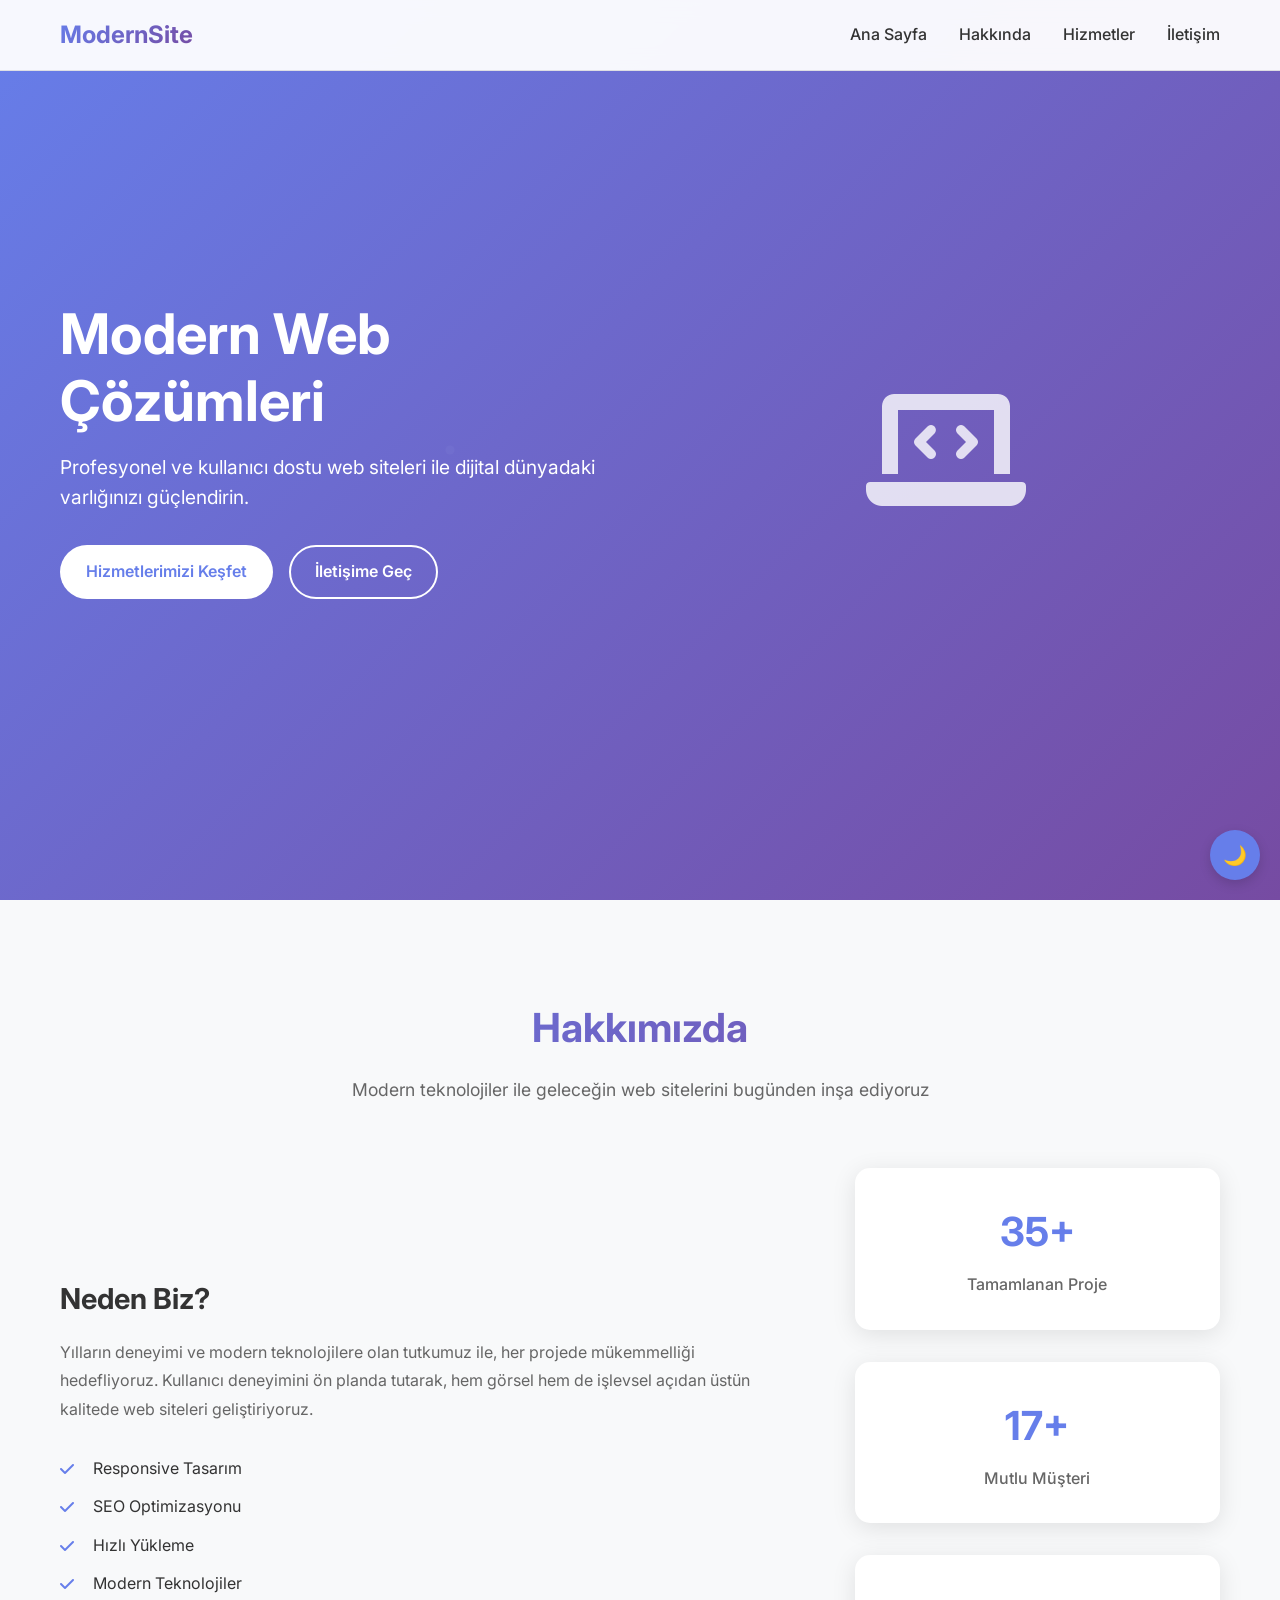
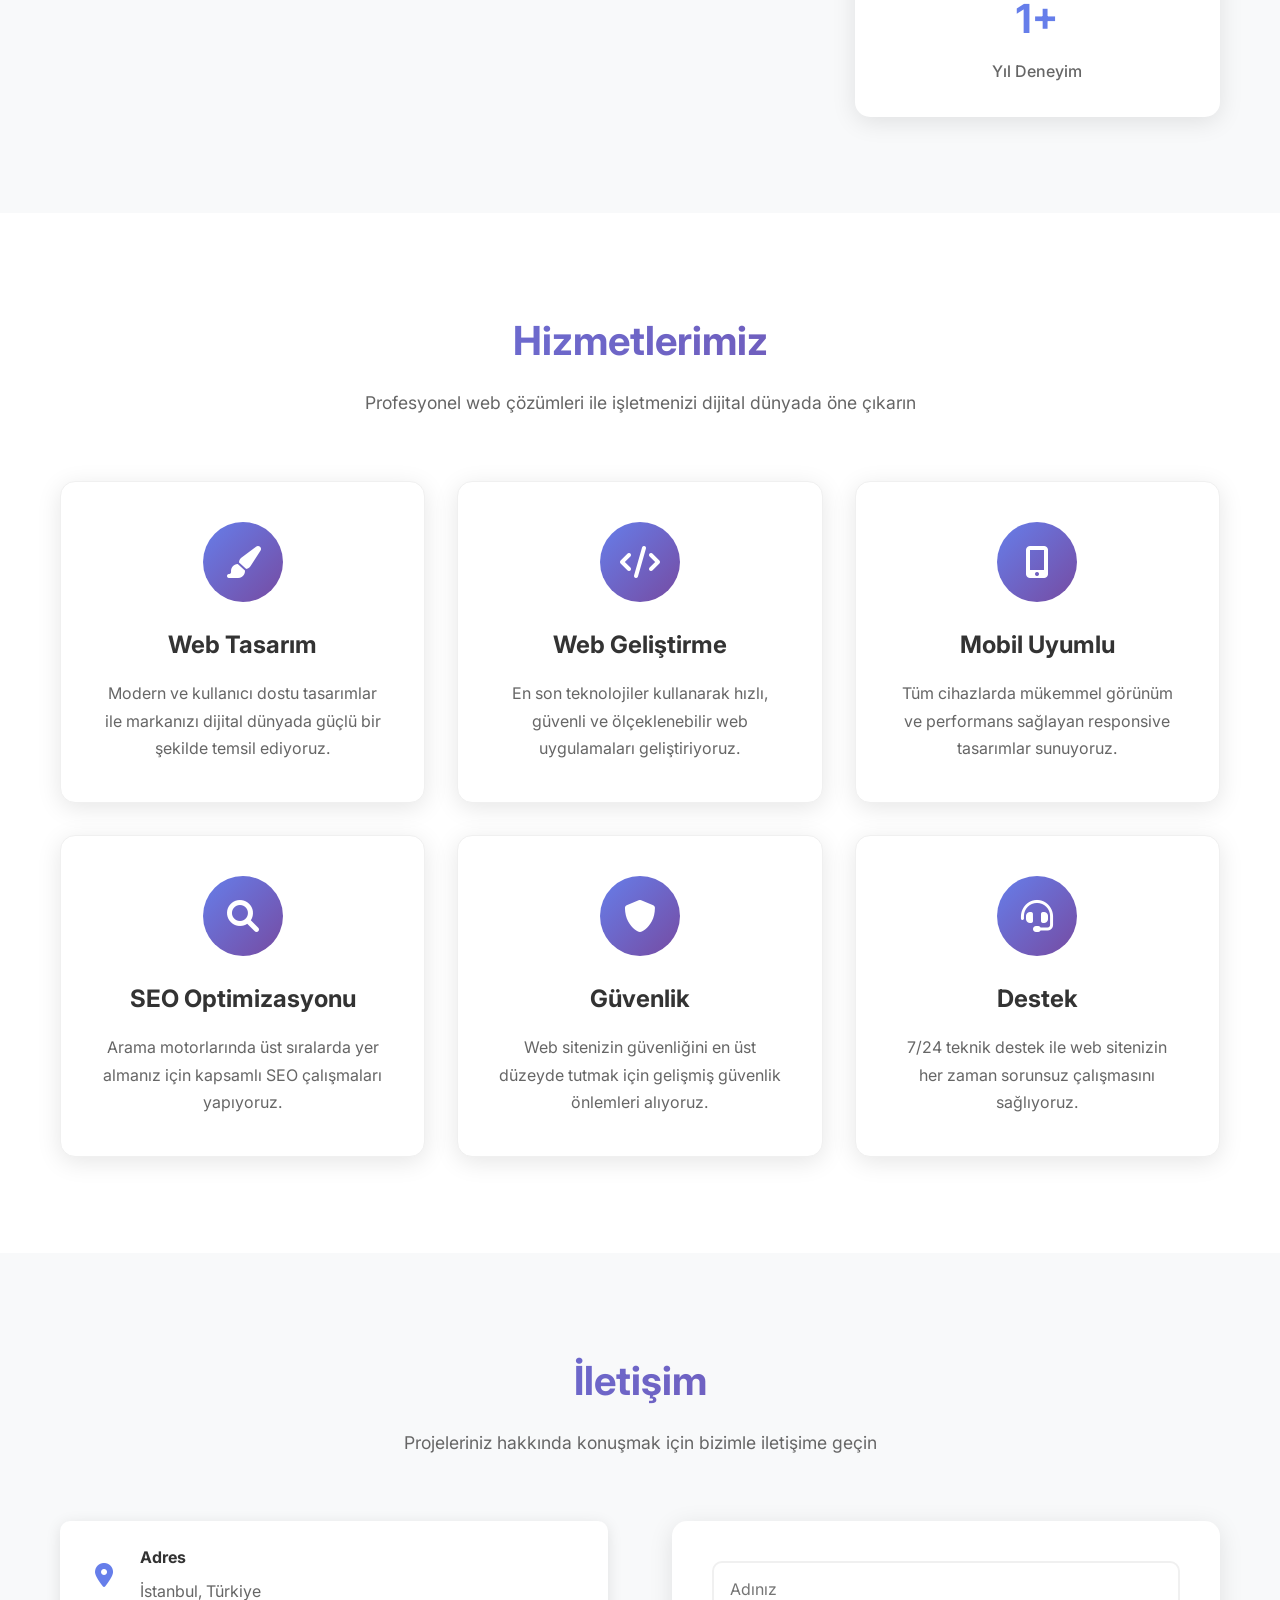
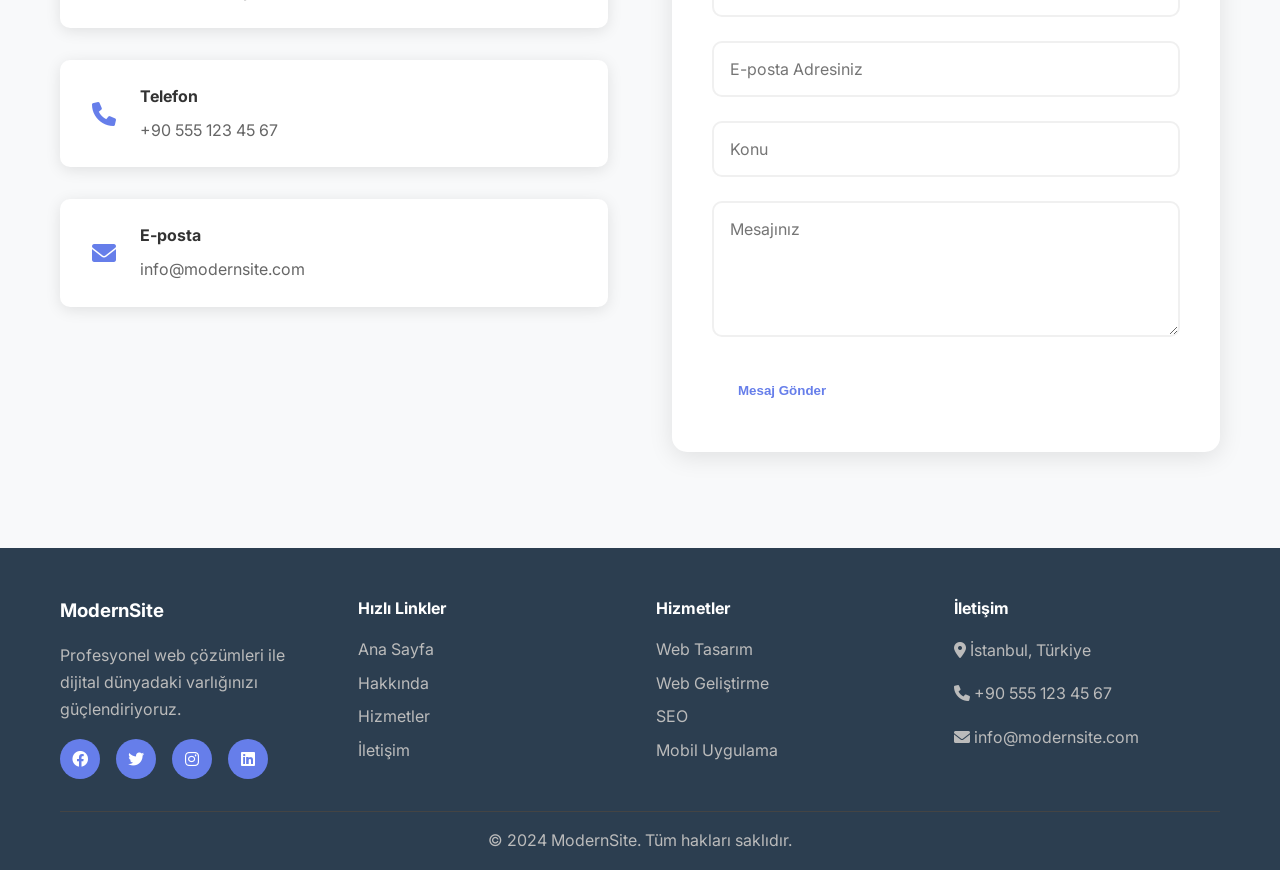
==== commit 6026d710: "Merge 670d6ec69046d614d6a643b06278cdd64562e06d into 56129926e55cf0acbff4386b1f707eb7f7c8fd22" ====
--- a/index.html
+++ b/index.html
@@ -3,9 +3,9 @@
 <head>
     <meta charset="UTF-8">
     <meta name="viewport" content="width=device-width, initial-scale=1.0">
-    <title>Modern Web Sayfası</title>
+    <title>Modern Web Sitesi</title>
     <link rel="stylesheet" href="style.css">
-    <link href="https://fonts.googleapis.com/css2?family=Poppins:wght@300;400;600;700&display=swap" rel="stylesheet">
+    <link href="https://fonts.googleapis.com/css2?family=Inter:wght@300;400;500;600;700&display=swap" rel="stylesheet">
     <link rel="stylesheet" href="https://cdnjs.cloudflare.com/ajax/libs/font-awesome/6.0.0/css/all.min.css">
 </head>
 <body>
@@ -13,15 +13,14 @@
     <nav class="navbar">
         <div class="nav-container">
             <div class="nav-logo">
-                <i class="fas fa-code"></i>
-                <span>WebPro</span>
+                <h2>ModernSite</h2>
             </div>
             <ul class="nav-menu">
                 <li class="nav-item">
                     <a href="#home" class="nav-link">Ana Sayfa</a>
                 </li>
                 <li class="nav-item">
-                    <a href="#about" class="nav-link">Hakkımızda</a>
+                    <a href="#about" class="nav-link">Hakkında</a>
                 </li>
                 <li class="nav-item">
                     <a href="#services" class="nav-link">Hizmetler</a>
@@ -30,7 +29,7 @@
                     <a href="#contact" class="nav-link">İletişim</a>
                 </li>
             </ul>
-            <div class="hamburger">
+            <div class="nav-toggle" id="mobile-menu">
                 <span class="bar"></span>
                 <span class="bar"></span>
                 <span class="bar"></span>
@@ -43,16 +42,17 @@
         <div class="hero-container">
             <div class="hero-content">
                 <h1 class="hero-title">Modern Web Çözümleri</h1>
-                <p class="hero-subtitle">Profesyonel web tasarım ve geliştirme hizmetleri ile dijital dünyada öne çıkın.</p>
+                <p class="hero-description">
+                    Profesyonel ve kullanıcı dostu web siteleri ile dijital dünyadaki varlığınızı güçlendirin.
+                </p>
                 <div class="hero-buttons">
-                    <button class="btn btn-primary">Başlayın</button>
-                    <button class="btn btn-secondary">Daha Fazla</button>
+                    <a href="#services" class="btn btn-primary">Hizmetlerimizi Keşfet</a>
+                    <a href="#contact" class="btn btn-secondary">İletişime Geç</a>
                 </div>
             </div>
             <div class="hero-image">
-                <div class="floating-card">
-                    <i class="fas fa-rocket"></i>
-                    <h3>Hızlı & Güvenli</h3>
+                <div class="hero-graphic">
+                    <i class="fas fa-laptop-code"></i>
                 </div>
             </div>
         </div>
@@ -61,28 +61,36 @@
     <!-- About Section -->
     <section id="about" class="about">
         <div class="container">
-            <h2 class="section-title">Hakkımızda</h2>
+            <div class="section-header">
+                <h2>Hakkımızda</h2>
+                <p>Modern teknolojiler ile geleceğin web sitelerini bugünden inşa ediyoruz</p>
+            </div>
             <div class="about-content">
                 <div class="about-text">
-                    <p>Modern teknolojiler kullanarak kullanıcı dostu ve performanslı web siteleri geliştiriyoruz. Deneyimli ekibimiz ile projelerinizi hayata geçiriyoruz.</p>
-                    <div class="stats">
-                        <div class="stat">
-                            <h3>100+</h3>
-                            <p>Tamamlanan Proje</p>
-                        </div>
-                        <div class="stat">
-                            <h3>50+</h3>
-                            <p>Mutlu Müşteri</p>
-                        </div>
-                        <div class="stat">
-                            <h3>5+</h3>
-                            <p>Yıllık Deneyim</p>
-                        </div>
-                    </div>
-                </div>
-                <div class="about-image">
-                    <div class="image-placeholder">
-                        <i class="fas fa-users"></i>
+                    <h3>Neden Biz?</h3>
+                    <p>
+                        Yılların deneyimi ve modern teknolojilere olan tutkumuz ile, her projede mükemmelliği hedefliyoruz. 
+                        Kullanıcı deneyimini ön planda tutarak, hem görsel hem de işlevsel açıdan üstün kalitede web siteleri geliştiriyoruz.
+                    </p>
+                    <ul class="features-list">
+                        <li><i class="fas fa-check"></i> Responsive Tasarım</li>
+                        <li><i class="fas fa-check"></i> SEO Optimizasyonu</li>
+                        <li><i class="fas fa-check"></i> Hızlı Yükleme</li>
+                        <li><i class="fas fa-check"></i> Modern Teknolojiler</li>
+                    </ul>
+                </div>
+                <div class="about-stats">
+                    <div class="stat-item">
+                        <h3>100+</h3>
+                        <p>Tamamlanan Proje</p>
+                    </div>
+                    <div class="stat-item">
+                        <h3>50+</h3>
+                        <p>Mutlu Müşteri</p>
+                    </div>
+                    <div class="stat-item">
+                        <h3>5</h3>
+                        <p>Yıl Deneyim</p>
                     </div>
                 </div>
             </div>
@@ -92,35 +100,52 @@
     <!-- Services Section -->
     <section id="services" class="services">
         <div class="container">
-            <h2 class="section-title">Hizmetlerimiz</h2>
+            <div class="section-header">
+                <h2>Hizmetlerimiz</h2>
+                <p>Profesyonel web çözümleri ile işletmenizi dijital dünyada öne çıkarın</p>
+            </div>
             <div class="services-grid">
                 <div class="service-card">
                     <div class="service-icon">
-                        <i class="fas fa-laptop-code"></i>
+                        <i class="fas fa-paint-brush"></i>
                     </div>
                     <h3>Web Tasarım</h3>
-                    <p>Modern ve responsive web tasarımları ile markanızı dijital dünyada öne çıkarın.</p>
+                    <p>Modern ve kullanıcı dostu tasarımlar ile markanızı dijital dünyada güçlü bir şekilde temsil ediyoruz.</p>
+                </div>
+                <div class="service-card">
+                    <div class="service-icon">
+                        <i class="fas fa-code"></i>
+                    </div>
+                    <h3>Web Geliştirme</h3>
+                    <p>En son teknolojiler kullanarak hızlı, güvenli ve ölçeklenebilir web uygulamaları geliştiriyoruz.</p>
                 </div>
                 <div class="service-card">
                     <div class="service-icon">
                         <i class="fas fa-mobile-alt"></i>
                     </div>
-                    <h3>Mobil Uyumluluk</h3>
-                    <p>Tüm cihazlarda mükemmel görünen web siteleri geliştiriyoruz.</p>
+                    <h3>Mobil Uyumlu</h3>
+                    <p>Tüm cihazlarda mükemmel görünüm ve performans sağlayan responsive tasarımlar sunuyoruz.</p>
                 </div>
                 <div class="service-card">
                     <div class="service-icon">
                         <i class="fas fa-search"></i>
                     </div>
                     <h3>SEO Optimizasyonu</h3>
-                    <p>Arama motorlarında üst sıralarda yer alın ve daha fazla ziyaretçi çekin.</p>
+                    <p>Arama motorlarında üst sıralarda yer almanız için kapsamlı SEO çalışmaları yapıyoruz.</p>
                 </div>
                 <div class="service-card">
                     <div class="service-icon">
                         <i class="fas fa-shield-alt"></i>
                     </div>
                     <h3>Güvenlik</h3>
-                    <p>En son güvenlik standartları ile korunan web siteleri.</p>
+                    <p>Web sitenizin güvenliğini en üst düzeyde tutmak için gelişmiş güvenlik önlemleri alıyoruz.</p>
+                </div>
+                <div class="service-card">
+                    <div class="service-icon">
+                        <i class="fas fa-headset"></i>
+                    </div>
+                    <h3>Destek</h3>
+                    <p>7/24 teknik destek ile web sitenizin her zaman sorunsuz çalışmasını sağlıyoruz.</p>
                 </div>
             </div>
         </div>
@@ -129,23 +154,12 @@
     <!-- Contact Section -->
     <section id="contact" class="contact">
         <div class="container">
-            <h2 class="section-title">İletişim</h2>
+            <div class="section-header">
+                <h2>İletişim</h2>
+                <p>Projeleriniz hakkında konuşmak için bizimle iletişime geçin</p>
+            </div>
             <div class="contact-content">
                 <div class="contact-info">
-                    <div class="contact-item">
-                        <i class="fas fa-envelope"></i>
-                        <div>
-                            <h4>E-posta</h4>
-                            <p>info@webpro.com</p>
-                        </div>
-                    </div>
-                    <div class="contact-item">
-                        <i class="fas fa-phone"></i>
-                        <div>
-                            <h4>Telefon</h4>
-                            <p>+90 555 123 4567</p>
-                        </div>
-                    </div>
                     <div class="contact-item">
                         <i class="fas fa-map-marker-alt"></i>
                         <div>
@@ -153,18 +167,35 @@
                             <p>İstanbul, Türkiye</p>
                         </div>
                     </div>
+                    <div class="contact-item">
+                        <i class="fas fa-phone"></i>
+                        <div>
+                            <h4>Telefon</h4>
+                            <p>+90 555 123 45 67</p>
+                        </div>
+                    </div>
+                    <div class="contact-item">
+                        <i class="fas fa-envelope"></i>
+                        <div>
+                            <h4>E-posta</h4>
+                            <p>info@modernsite.com</p>
+                        </div>
+                    </div>
                 </div>
                 <form class="contact-form">
                     <div class="form-group">
-                        <input type="text" placeholder="Adınız" required>
-                    </div>
-                    <div class="form-group">
-                        <input type="email" placeholder="E-posta" required>
-                    </div>
-                    <div class="form-group">
-                        <textarea placeholder="Mesajınız" rows="5" required></textarea>
-                    </div>
-                    <button type="submit" class="btn btn-primary">Gönder</button>
+                        <input type="text" id="name" name="name" placeholder="Adınız" required>
+                    </div>
+                    <div class="form-group">
+                        <input type="email" id="email" name="email" placeholder="E-posta Adresiniz" required>
+                    </div>
+                    <div class="form-group">
+                        <input type="text" id="subject" name="subject" placeholder="Konu" required>
+                    </div>
+                    <div class="form-group">
+                        <textarea id="message" name="message" rows="5" placeholder="Mesajınız" required></textarea>
+                    </div>
+                    <button type="submit" class="btn btn-primary">Mesaj Gönder</button>
                 </form>
             </div>
         </div>
@@ -175,8 +206,8 @@
         <div class="container">
             <div class="footer-content">
                 <div class="footer-section">
-                    <h3>WebPro</h3>
-                    <p>Modern web çözümleri ile dijital dünyada başarıya ulaşın.</p>
+                    <h3>ModernSite</h3>
+                    <p>Profesyonel web çözümleri ile dijital dünyadaki varlığınızı güçlendiriyoruz.</p>
                     <div class="social-links">
                         <a href="#"><i class="fab fa-facebook"></i></a>
                         <a href="#"><i class="fab fa-twitter"></i></a>
@@ -188,7 +219,7 @@
                     <h4>Hızlı Linkler</h4>
                     <ul>
                         <li><a href="#home">Ana Sayfa</a></li>
-                        <li><a href="#about">Hakkımızda</a></li>
+                        <li><a href="#about">Hakkında</a></li>
                         <li><a href="#services">Hizmetler</a></li>
                         <li><a href="#contact">İletişim</a></li>
                     </ul>
@@ -197,14 +228,20 @@
                     <h4>Hizmetler</h4>
                     <ul>
                         <li><a href="#">Web Tasarım</a></li>
+                        <li><a href="#">Web Geliştirme</a></li>
+                        <li><a href="#">SEO</a></li>
                         <li><a href="#">Mobil Uygulama</a></li>
-                        <li><a href="#">SEO</a></li>
-                        <li><a href="#">Dijital Pazarlama</a></li>
                     </ul>
                 </div>
+                <div class="footer-section">
+                    <h4>İletişim</h4>
+                    <p><i class="fas fa-map-marker-alt"></i> İstanbul, Türkiye</p>
+                    <p><i class="fas fa-phone"></i> +90 555 123 45 67</p>
+                    <p><i class="fas fa-envelope"></i> info@modernsite.com</p>
+                </div>
             </div>
             <div class="footer-bottom">
-                <p>&copy; 2024 WebPro. Tüm hakları saklıdır.</p>
+                <p>&copy; 2024 ModernSite. Tüm hakları saklıdır.</p>
             </div>
         </div>
     </footer>
--- a/style.css
+++ b/style.css
@@ -1,4 +1,4 @@
-/* Reset ve Temel Stiller */
+/* Reset and Base Styles */
 * {
     margin: 0;
     padding: 0;
@@ -6,7 +6,7 @@
 }
 
 body {
-    font-family: 'Poppins', sans-serif;
+    font-family: 'Inter', sans-serif;
     line-height: 1.6;
     color: #333;
     overflow-x: hidden;
@@ -25,8 +25,8 @@
     width: 100%;
     background: rgba(255, 255, 255, 0.95);
     backdrop-filter: blur(10px);
+    border-bottom: 1px solid rgba(0, 0, 0, 0.1);
     z-index: 1000;
-    padding: 1rem 0;
     transition: all 0.3s ease;
 }
 
@@ -37,19 +37,15 @@
     display: flex;
     justify-content: space-between;
     align-items: center;
-}
-
-.nav-logo {
-    display: flex;
-    align-items: center;
-    font-size: 1.5rem;
+    height: 70px;
+}
+
+.nav-logo h2 {
+    background: linear-gradient(135deg, #667eea 0%, #764ba2 100%);
+    -webkit-background-clip: text;
+    -webkit-text-fill-color: transparent;
+    background-clip: text;
     font-weight: 700;
-    color: #2563eb;
-}
-
-.nav-logo i {
-    margin-right: 0.5rem;
-    font-size: 1.8rem;
 }
 
 .nav-menu {
@@ -62,14 +58,26 @@
     text-decoration: none;
     color: #333;
     font-weight: 500;
-    transition: color 0.3s ease;
-}
-
-.nav-link:hover {
-    color: #2563eb;
-}
-
-.hamburger {
+    transition: all 0.3s ease;
+    position: relative;
+}
+
+.nav-link::after {
+    content: '';
+    position: absolute;
+    bottom: -5px;
+    left: 0;
+    width: 0;
+    height: 2px;
+    background: linear-gradient(135deg, #667eea 0%, #764ba2 100%);
+    transition: width 0.3s ease;
+}
+
+.nav-link:hover::after {
+    width: 100%;
+}
+
+.nav-toggle {
     display: none;
     flex-direction: column;
     cursor: pointer;
@@ -86,11 +94,23 @@
 /* Hero Section */
 .hero {
     min-height: 100vh;
-    display: flex;
-    align-items: center;
     background: linear-gradient(135deg, #667eea 0%, #764ba2 100%);
+    display: flex;
+    align-items: center;
     color: white;
-    padding-top: 80px;
+    position: relative;
+    overflow: hidden;
+}
+
+.hero::before {
+    content: '';
+    position: absolute;
+    top: 0;
+    left: 0;
+    right: 0;
+    bottom: 0;
+    background: url('data:image/svg+xml,<svg xmlns="http://www.w3.org/2000/svg" viewBox="0 0 100 100"><defs><pattern id="grain" width="100" height="100" patternUnits="userSpaceOnUse"><circle cx="50" cy="50" r="0.5" fill="white" fill-opacity="0.1"/></pattern></defs><rect width="100" height="100" fill="url(%23grain)"/></svg>');
+    opacity: 0.3;
 }
 
 .hero-container {
@@ -101,6 +121,8 @@
     grid-template-columns: 1fr 1fr;
     gap: 4rem;
     align-items: center;
+    position: relative;
+    z-index: 2;
 }
 
 .hero-title {
@@ -108,41 +130,40 @@
     font-weight: 700;
     margin-bottom: 1rem;
     line-height: 1.2;
-}
-
-.hero-subtitle {
+    animation: fadeInUp 1s ease;
+}
+
+.hero-description {
     font-size: 1.2rem;
     margin-bottom: 2rem;
     opacity: 0.9;
+    animation: fadeInUp 1s ease 0.2s both;
 }
 
 .hero-buttons {
     display: flex;
     gap: 1rem;
-    flex-wrap: wrap;
+    animation: fadeInUp 1s ease 0.4s both;
 }
 
 .btn {
-    padding: 12px 30px;
-    border: none;
+    padding: 12px 24px;
     border-radius: 50px;
-    font-size: 1rem;
+    text-decoration: none;
     font-weight: 600;
-    cursor: pointer;
     transition: all 0.3s ease;
-    text-decoration: none;
     display: inline-block;
+    border: 2px solid transparent;
 }
 
 .btn-primary {
-    background: #2563eb;
-    color: white;
+    background: white;
+    color: #667eea;
 }
 
 .btn-primary:hover {
-    background: #1d4ed8;
     transform: translateY(-2px);
-    box-shadow: 0 10px 20px rgba(37, 99, 235, 0.3);
+    box-shadow: 0 10px 25px rgba(0, 0, 0, 0.2);
 }
 
 .btn-secondary {
@@ -153,163 +174,171 @@
 
 .btn-secondary:hover {
     background: white;
-    color: #2563eb;
+    color: #667eea;
     transform: translateY(-2px);
 }
 
-.hero-image {
-    display: flex;
-    justify-content: center;
-    align-items: center;
-}
-
-.floating-card {
-    background: rgba(255, 255, 255, 0.1);
-    backdrop-filter: blur(10px);
-    padding: 2rem;
-    border-radius: 20px;
+.hero-graphic {
     text-align: center;
-    border: 1px solid rgba(255, 255, 255, 0.2);
-    animation: float 6s ease-in-out infinite;
-}
-
-.floating-card i {
-    font-size: 3rem;
-    margin-bottom: 1rem;
-    color: #fbbf24;
-}
-
-@keyframes float {
-    0%, 100% { transform: translateY(0px); }
-    50% { transform: translateY(-20px); }
-}
-
-/* Section Styles */
-.section-title {
+    animation: float 3s ease-in-out infinite;
+}
+
+.hero-graphic i {
+    font-size: 8rem;
+    opacity: 0.8;
+}
+
+/* Section Headers */
+.section-header {
     text-align: center;
+    margin-bottom: 4rem;
+}
+
+.section-header h2 {
     font-size: 2.5rem;
     font-weight: 700;
-    margin-bottom: 3rem;
-    color: #1f2937;
+    margin-bottom: 1rem;
+    background: linear-gradient(135deg, #667eea 0%, #764ba2 100%);
+    -webkit-background-clip: text;
+    -webkit-text-fill-color: transparent;
+    background-clip: text;
+}
+
+.section-header p {
+    font-size: 1.1rem;
+    color: #666;
+    max-width: 600px;
+    margin: 0 auto;
 }
 
 /* About Section */
 .about {
-    padding: 5rem 0;
-    background: #f8fafc;
+    padding: 6rem 0;
+    background: #f8f9fa;
 }
 
 .about-content {
     display: grid;
-    grid-template-columns: 1fr 1fr;
+    grid-template-columns: 2fr 1fr;
     gap: 4rem;
     align-items: center;
 }
 
+.about-text h3 {
+    font-size: 1.8rem;
+    margin-bottom: 1rem;
+    color: #333;
+}
+
 .about-text p {
-    font-size: 1.1rem;
     margin-bottom: 2rem;
-    color: #4b5563;
-}
-
-.stats {
+    color: #666;
+    line-height: 1.8;
+}
+
+.features-list {
+    list-style: none;
+}
+
+.features-list li {
+    margin-bottom: 0.8rem;
+    display: flex;
+    align-items: center;
+    gap: 0.8rem;
+}
+
+.features-list i {
+    color: #667eea;
+    width: 20px;
+}
+
+.about-stats {
     display: grid;
-    grid-template-columns: repeat(3, 1fr);
     gap: 2rem;
 }
 
-.stat {
+.stat-item {
     text-align: center;
-    padding: 1.5rem;
+    padding: 2rem;
     background: white;
     border-radius: 15px;
-    box-shadow: 0 4px 6px rgba(0, 0, 0, 0.05);
+    box-shadow: 0 5px 25px rgba(0, 0, 0, 0.1);
     transition: transform 0.3s ease;
 }
 
-.stat:hover {
+.stat-item:hover {
     transform: translateY(-5px);
 }
 
-.stat h3 {
-    font-size: 2rem;
+.stat-item h3 {
+    font-size: 2.5rem;
     font-weight: 700;
-    color: #2563eb;
+    color: #667eea;
     margin-bottom: 0.5rem;
 }
 
-.about-image {
-    display: flex;
-    justify-content: center;
-}
-
-.image-placeholder {
-    width: 300px;
-    height: 300px;
-    background: linear-gradient(135deg, #667eea 0%, #764ba2 100%);
-    border-radius: 50%;
-    display: flex;
-    align-items: center;
-    justify-content: center;
-    color: white;
-    font-size: 4rem;
+.stat-item p {
+    color: #666;
+    font-weight: 500;
 }
 
 /* Services Section */
 .services {
-    padding: 5rem 0;
+    padding: 6rem 0;
 }
 
 .services-grid {
     display: grid;
-    grid-template-columns: repeat(auto-fit, minmax(280px, 1fr));
+    grid-template-columns: repeat(auto-fit, minmax(300px, 1fr));
     gap: 2rem;
 }
 
 .service-card {
     background: white;
-    padding: 2rem;
-    border-radius: 20px;
+    padding: 2.5rem;
+    border-radius: 15px;
+    box-shadow: 0 5px 25px rgba(0, 0, 0, 0.1);
     text-align: center;
-    box-shadow: 0 10px 30px rgba(0, 0, 0, 0.1);
     transition: all 0.3s ease;
-    border: 1px solid #e5e7eb;
+    border: 1px solid #f0f0f0;
 }
 
 .service-card:hover {
     transform: translateY(-10px);
-    box-shadow: 0 20px 40px rgba(0, 0, 0, 0.15);
+    box-shadow: 0 15px 35px rgba(0, 0, 0, 0.15);
 }
 
 .service-icon {
     width: 80px;
     height: 80px;
+    margin: 0 auto 1.5rem;
     background: linear-gradient(135deg, #667eea 0%, #764ba2 100%);
     border-radius: 50%;
     display: flex;
     align-items: center;
     justify-content: center;
-    margin: 0 auto 1.5rem;
+}
+
+.service-icon i {
+    font-size: 2rem;
     color: white;
-    font-size: 2rem;
 }
 
 .service-card h3 {
     font-size: 1.5rem;
-    font-weight: 600;
     margin-bottom: 1rem;
-    color: #1f2937;
+    color: #333;
 }
 
 .service-card p {
-    color: #6b7280;
-    line-height: 1.6;
+    color: #666;
+    line-height: 1.7;
 }
 
 /* Contact Section */
 .contact {
-    padding: 5rem 0;
-    background: #f8fafc;
+    padding: 6rem 0;
+    background: #f8f9fa;
 }
 
 .contact-content {
@@ -330,32 +359,31 @@
     gap: 1rem;
     padding: 1.5rem;
     background: white;
-    border-radius: 15px;
-    box-shadow: 0 4px 6px rgba(0, 0, 0, 0.05);
+    border-radius: 10px;
+    box-shadow: 0 3px 15px rgba(0, 0, 0, 0.1);
 }
 
 .contact-item i {
     font-size: 1.5rem;
-    color: #2563eb;
-    width: 50px;
+    color: #667eea;
+    width: 40px;
     text-align: center;
 }
 
 .contact-item h4 {
-    font-weight: 600;
-    margin-bottom: 0.25rem;
-    color: #1f2937;
+    margin-bottom: 0.5rem;
+    color: #333;
 }
 
 .contact-item p {
-    color: #6b7280;
+    color: #666;
 }
 
 .contact-form {
     background: white;
-    padding: 2rem;
-    border-radius: 20px;
-    box-shadow: 0 10px 30px rgba(0, 0, 0, 0.1);
+    padding: 2.5rem;
+    border-radius: 15px;
+    box-shadow: 0 5px 25px rgba(0, 0, 0, 0.1);
 }
 
 .form-group {
@@ -366,7 +394,7 @@
 .form-group textarea {
     width: 100%;
     padding: 1rem;
-    border: 2px solid #e5e7eb;
+    border: 2px solid #f0f0f0;
     border-radius: 10px;
     font-size: 1rem;
     transition: border-color 0.3s ease;
@@ -376,17 +404,16 @@
 .form-group input:focus,
 .form-group textarea:focus {
     outline: none;
-    border-color: #2563eb;
+    border-color: #667eea;
 }
 
 .form-group textarea {
     resize: vertical;
-    min-height: 120px;
 }
 
 /* Footer */
 .footer {
-    background: #1f2937;
+    background: #2c3e50;
     color: white;
     padding: 3rem 0 1rem;
 }
@@ -401,11 +428,12 @@
 .footer-section h3,
 .footer-section h4 {
     margin-bottom: 1rem;
-    color: #fbbf24;
+    color: white;
 }
 
 .footer-section p {
-    color: #d1d5db;
+    color: #bbb;
+    line-height: 1.7;
     margin-bottom: 1rem;
 }
 
@@ -418,57 +446,75 @@
 }
 
 .footer-section ul li a {
-    color: #d1d5db;
+    color: #bbb;
     text-decoration: none;
     transition: color 0.3s ease;
 }
 
 .footer-section ul li a:hover {
-    color: #fbbf24;
+    color: white;
 }
 
 .social-links {
     display: flex;
     gap: 1rem;
+    margin-top: 1rem;
 }
 
 .social-links a {
     width: 40px;
     height: 40px;
-    background: #374151;
+    background: #667eea;
     border-radius: 50%;
     display: flex;
     align-items: center;
     justify-content: center;
     color: white;
     text-decoration: none;
-    transition: all 0.3s ease;
+    transition: transform 0.3s ease;
 }
 
 .social-links a:hover {
-    background: #2563eb;
-    transform: translateY(-2px);
+    transform: translateY(-3px);
 }
 
 .footer-bottom {
+    border-top: 1px solid #444;
+    padding-top: 1rem;
     text-align: center;
-    padding-top: 2rem;
-    border-top: 1px solid #374151;
-    color: #9ca3af;
+    color: #bbb;
+}
+
+/* Animations */
+@keyframes fadeInUp {
+    from {
+        opacity: 0;
+        transform: translateY(30px);
+    }
+    to {
+        opacity: 1;
+        transform: translateY(0);
+    }
+}
+
+@keyframes float {
+    0%, 100% {
+        transform: translateY(0px);
+    }
+    50% {
+        transform: translateY(-20px);
+    }
 }
 
 /* Responsive Design */
 @media (max-width: 768px) {
-    .hamburger {
-        display: flex;
-    }
-
     .nav-menu {
         position: fixed;
         left: -100%;
         top: 70px;
         flex-direction: column;
-        background-color: white;
+        background-color: rgba(255, 255, 255, 0.95);
+        backdrop-filter: blur(10px);
         width: 100%;
         text-align: center;
         transition: 0.3s;
@@ -480,6 +526,22 @@
         left: 0;
     }
 
+    .nav-toggle {
+        display: flex;
+    }
+
+    .nav-toggle.active .bar:nth-child(2) {
+        opacity: 0;
+    }
+
+    .nav-toggle.active .bar:nth-child(1) {
+        transform: translateY(8px) rotate(45deg);
+    }
+
+    .nav-toggle.active .bar:nth-child(3) {
+        transform: translateY(-8px) rotate(-45deg);
+    }
+
     .hero-container {
         grid-template-columns: 1fr;
         text-align: center;
@@ -490,15 +552,16 @@
         font-size: 2.5rem;
     }
 
+    .hero-buttons {
+        justify-content: center;
+        flex-wrap: wrap;
+    }
+
     .about-content {
         grid-template-columns: 1fr;
         gap: 2rem;
     }
 
-    .stats {
-        grid-template-columns: 1fr;
-    }
-
     .contact-content {
         grid-template-columns: 1fr;
         gap: 2rem;
@@ -508,11 +571,16 @@
         grid-template-columns: 1fr;
     }
 
-    .hero-buttons {
+    .footer-content {
+        grid-template-columns: 1fr;
+        text-align: center;
+    }
+
+    .social-links {
         justify-content: center;
     }
 
-    .section-title {
+    .section-header h2 {
         font-size: 2rem;
     }
 }
@@ -522,33 +590,40 @@
         font-size: 2rem;
     }
 
-    .hero-subtitle {
-        font-size: 1rem;
-    }
-
     .btn {
         padding: 10px 20px;
         font-size: 0.9rem;
     }
 
-    .container {
-        padding: 0 15px;
-    }
-}
-
-/* Smooth Scrolling */
+    .service-card,
+    .contact-form {
+        padding: 1.5rem;
+    }
+
+    .stat-item {
+        padding: 1.5rem;
+    }
+}
+
+/* Smooth scrolling */
 html {
     scroll-behavior: smooth;
 }
 
-/* Loading Animation */
-.loading {
-    opacity: 0;
-    transform: translateY(20px);
-    transition: all 0.6s ease;
-}
-
-.loading.loaded {
-    opacity: 1;
-    transform: translateY(0);
+/* Custom scrollbar */
+::-webkit-scrollbar {
+    width: 8px;
+}
+
+::-webkit-scrollbar-track {
+    background: #f1f1f1;
+}
+
+::-webkit-scrollbar-thumb {
+    background: linear-gradient(135deg, #667eea 0%, #764ba2 100%);
+    border-radius: 4px;
+}
+
+::-webkit-scrollbar-thumb:hover {
+    background: linear-gradient(135deg, #5a6fd8 0%, #6a4190 100%);
 }
